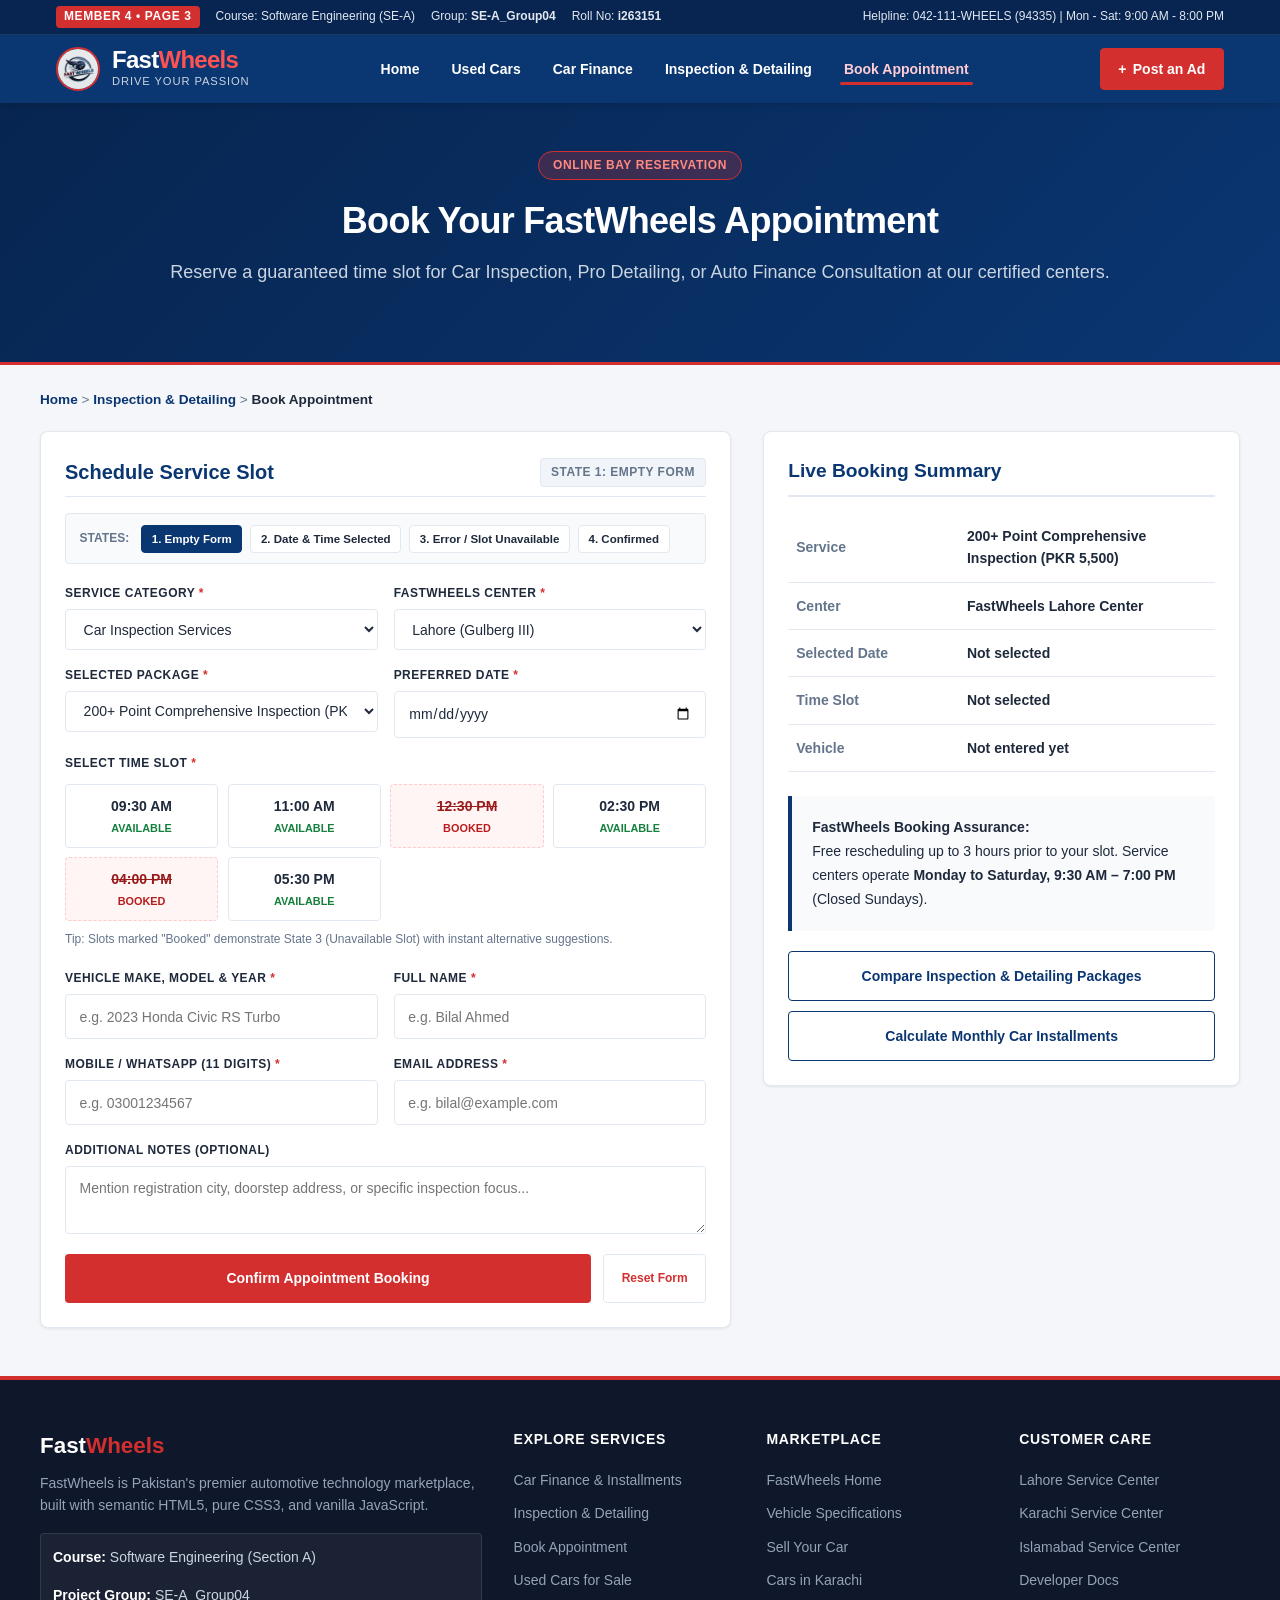
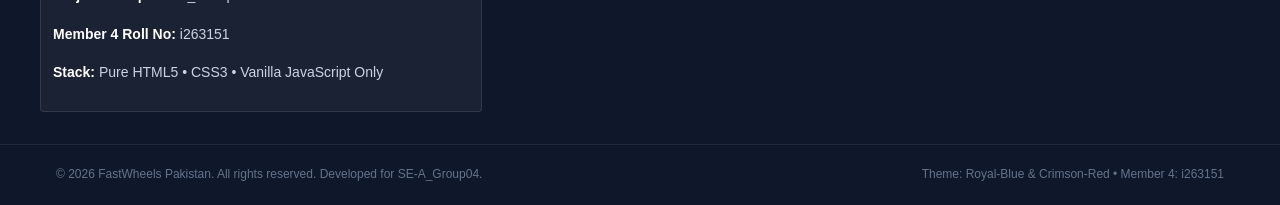
==== pages/book-appointment.html @ 81c443e7 "changes" ====
<!DOCTYPE html>
<html lang="en">
<head>
  <meta charset="UTF-8">
  <meta name="viewport" content="width=device-width, initial-scale=1.0">
  <meta name="description" content="Book your FastWheels Car Inspection, Detailing, or Auto Finance consultation appointment online across Lahore, Karachi, Islamabad, and Rawalpindi.">
  <title>Book Appointment | FastWheels Pakistan</title>

  <!-- Shared & Services Stylesheets -->
  <link rel="stylesheet" href="../css/styles.css">
  <link rel="stylesheet" href="../css/services.css">
  <link rel="icon" type="image/jpeg" href="../images/logo.jpeg">
</head>
<body>

  <!-- Accessible Skip Link -->
  <a href="#main-content" class="skip-link">Skip to main content</a>

  <!-- Top Academic Metadata Bar -->
  <aside class="top-bar" aria-label="Course and Academic Information">
    <div class="container top-bar-inner">
      <div class="top-bar-meta">
        <span class="top-bar-badge">Member 4 &bull; Page 3</span>
        <span>Course: Software Engineering (SE-A)</span>
        <span>Group: <strong>SE-A_Group04</strong></span>
        <span>Roll No: <strong>i263151</strong></span>
      </div>
      <div>
        <span>Helpline: 042-111-WHEELS (94335) | Mon - Sat: 9:00 AM - 8:00 PM</span>
      </div>
    </div>
  </aside>

  <!-- Semantic Header -->
  <header class="site-header" role="banner">
    <div class="container header-inner">

      <button class="mobile-nav-toggle" aria-label="Toggle navigation menu" aria-expanded="false" aria-controls="primary-navigation">
        <svg fill="currentColor" viewBox="0 0 20 20" aria-hidden="true" width="24" height="24">
          <path fill-rule="evenodd" d="M3 5a1 1 0 011-1h12a1 1 0 110 2H4a1 1 0 01-1-1zM3 10a1 1 0 011-1h12a1 1 0 110 2H4a1 1 0 01-1-1zM3 15a1 1 0 011-1h12a1 1 0 110 2H4a1 1 0 01-1-1z" clip-rule="evenodd"></path>
        </svg>
      </button>

      <a href="../index.html" class="brand" aria-label="FastWheels Home">
        <img src="../images/logo.jpeg" alt="FastWheels Official Logo" class="brand-logo-img">
        <div class="brand-text">
          <span class="brand-name">Fast<span>Wheels</span></span>
          <span class="brand-tagline">Drive Your Passion</span>
        </div>
      </a>

      <nav id="primary-navigation" class="main-nav" role="navigation" aria-label="Main Navigation">
        <ul class="nav-list">
          <li><a href="../index.html" class="nav-link">Home</a></li>
          <li><a href="used-cars.html" class="nav-link">Used Cars</a></li>
          <li><a href="car-finance.html" class="nav-link">Car Finance</a></li>
          <li><a href="inspection-detailing.html" class="nav-link">Inspection &amp; Detailing</a></li>
          <li><a href="book-appointment.html" class="nav-link active" aria-current="page">Book Appointment</a></li>
        </ul>
      </nav>

      <div class="header-cta-group">
        <a href="post-ad.html" class="btn-post-ad">
          <span>+</span> <span class="desktop-text">Post an Ad</span>
        </a>
      </div>
    </div>
  </header>

  <!-- Royal Blue Hero Banner -->
  <section class="search-banner" aria-labelledby="appointment-hero-title">
    <div class="container">
      <span class="hero-badge">Online Bay Reservation</span>
      <h1 id="appointment-hero-title" class="search-banner-title">Book Your FastWheels Appointment</h1>
      <p class="search-banner-subtitle">Reserve a guaranteed time slot for Car Inspection, Pro Detailing, or Auto Finance Consultation at our certified centers.</p>
    </div>
  </section>

  <!-- Semantic Main Content -->
  <main id="main-content" class="container section" style="padding-top: 1.5rem;">

    <!-- Breadcrumb -->
    <nav class="breadcrumb-nav" aria-label="Breadcrumbs">
      <a href="../index.html">Home</a> &gt;
      <a href="inspection-detailing.html">Inspection &amp; Detailing</a> &gt;
      <span class="breadcrumb-current">Book Appointment</span>
    </nav>

    <!-- Two-Column Layout: Left Booking Form (4 States) | Right Live Summary -->
    <div class="services-two-col">

      <!-- ===================================================================
           LEFT COLUMN: 4-STATE APPOINTMENT BOOKING CARD
           State 1: Empty Form
           State 2: Date & Time Selected
           State 3: Error / Time Slot Unavailable
           State 4: Successful Booking / Confirmation
           =================================================================== -->
      <section class="inquiry-card" style="margin-top: 0;" aria-labelledby="booking-form-heading">

        <!-- Header with Live State Indicator Badge -->
        <div class="inquiry-header-status">
          <h2 id="booking-form-heading" style="font-size: 1.25rem; font-weight: 700; color: var(--color-primary); margin: 0;">
            Schedule Service Slot
          </h2>
          <span class="inquiry-state-badge badge-state-empty" id="appointment-state-badge">
            State 1: Empty Form
          </span>
        </div>

        <!-- Quick State Preview Controls (Allows easy testing of all 4 states) -->
        <div class="state-preview-bar" role="group" aria-label="Appointment Interface States">
          <span class="state-preview-label">States:</span>
          <button type="button" class="state-pill-btn active" data-state="1" onclick="previewAppointmentState(1)">1. Empty Form</button>
          <button type="button" class="state-pill-btn" data-state="2" onclick="previewAppointmentState(2)">2. Date &amp; Time Selected</button>
          <button type="button" class="state-pill-btn" data-state="3" onclick="previewAppointmentState(3)">3. Error / Slot Unavailable</button>
          <button type="button" class="state-pill-btn" data-state="4" onclick="previewAppointmentState(4)">4. Confirmed</button>
        </div>

        <!-- State 3 Alert Banner: Time Slot Unavailable -->
        <div id="slot-unavailable-banner" class="slot-alert-banner" role="alert" aria-live="polite">
          <strong>Time Slot Unavailable</strong>
          <span id="slot-unavailable-text">The selected time slot is already booked. Please choose an available slot below.</span>
          <div id="slot-suggestions-row" class="slot-suggestions-row"></div>
        </div>

        <!-- Interactive Booking Form (States 1, 2, 3) -->
        <form id="appointment-booking-form" novalidate onsubmit="handleAppointmentSubmit(event)">

          <!-- Step 1: Service & Location -->
          <div class="form-grid-2">
            <div class="form-group">
              <label for="appt-category">Service Category <span class="required-mark">*</span></label>
              <select id="appt-category" class="form-control">
                <option value="inspection">Car Inspection Services</option>
                <option value="detailing">Car Detailing &amp; Ceramic</option>
                <option value="finance">Car Finance Consultation</option>
              </select>
            </div>

            <div class="form-group">
              <label for="appt-city">FastWheels Center <span class="required-mark">*</span></label>
              <select id="appt-city" class="form-control">
                <option value="Lahore">Lahore (Gulberg III)</option>
                <option value="Karachi">Karachi (DHA Phase 6)</option>
                <option value="Islamabad">Islamabad (Blue Area)</option>
                <option value="Rawalpindi">Rawalpindi (Saddar)</option>
              </select>
            </div>
          </div>

          <div class="form-grid-2">
            <div class="form-group">
              <label for="appt-service">Selected Package <span class="required-mark">*</span></label>
              <select id="appt-service" class="form-control">
                <!-- Populated dynamically by js/services.js -->
              </select>
            </div>

            <div class="form-group">
              <label for="appt-date">Preferred Date <span class="required-mark">*</span></label>
              <input type="date" id="appt-date" class="form-control">
              <span class="field-error-msg" id="error-appt-date">Please select an open date (Mon - Sat).</span>
            </div>
          </div>

          <!-- Step 2: Time Slot Picker -->
          <div class="form-group" style="margin-bottom: 1.25rem;">
            <label>Select Time Slot <span class="required-mark">*</span></label>
            <div id="time-slots-container" class="time-slots-grid" role="group" aria-label="Available Appointment Time Slots">
              <!-- Populated dynamically by js/services.js -->
            </div>
            <span class="helper-note">Tip: Slots marked "Booked" demonstrate State 3 (Unavailable Slot) with instant alternative suggestions.</span>
            <span class="field-error-msg" id="error-appt-slot">Please select an available time slot to continue.</span>
          </div>

          <!-- Step 3: Vehicle & Contact Details -->
          <div class="form-grid-2">
            <div class="form-group">
              <label for="appt-vehicle">Vehicle Make, Model &amp; Year <span class="required-mark">*</span></label>
              <input type="text" id="appt-vehicle" class="form-control" placeholder="e.g. 2023 Honda Civic RS Turbo">
              <span class="field-error-msg" id="error-appt-vehicle">Please enter your vehicle make and model.</span>
            </div>

            <div class="form-group">
              <label for="appt-name">Full Name <span class="required-mark">*</span></label>
              <input type="text" id="appt-name" class="form-control" placeholder="e.g. Bilal Ahmed">
              <span class="field-error-msg" id="error-appt-name">Please enter your full name.</span>
            </div>
          </div>

          <div class="form-grid-2">
            <div class="form-group">
              <label for="appt-phone">Mobile / WhatsApp (11 Digits) <span class="required-mark">*</span></label>
              <input type="tel" id="appt-phone" class="form-control" placeholder="e.g. 03001234567">
              <span class="field-error-msg" id="error-appt-phone">Enter a valid 11-digit Pakistani mobile number.</span>
            </div>

            <div class="form-group">
              <label for="appt-email">Email Address <span class="required-mark">*</span></label>
              <input type="email" id="appt-email" class="form-control" placeholder="e.g. bilal@example.com">
              <span class="field-error-msg" id="error-appt-email">Please provide a valid email address.</span>
            </div>
          </div>

          <div class="form-group" style="margin-bottom: 1.25rem;">
            <label for="appt-notes">Additional Notes (Optional)</label>
            <textarea id="appt-notes" rows="2" class="form-control" placeholder="Mention registration city, doorstep address, or specific inspection focus..."></textarea>
          </div>

          <!-- Submit & Reset Actions -->
          <div style="display: flex; gap: 0.75rem; align-items: center; flex-wrap: wrap;">
            <button type="submit" class="btn-search-action" style="flex: 1; padding: 0.85rem 1.5rem;">
              Confirm Appointment Booking
            </button>
            <button type="button" class="btn-small-reset" style="padding: 0.85rem 1.1rem;" onclick="resetAppointmentForm()">
              Reset Form
            </button>
          </div>
        </form>

        <!-- State 4 View: Successful Booking / Confirmation -->
        <div class="inquiry-success-view" id="booking-success-container">
          <div class="inquiry-success-icon" aria-hidden="true">✓</div>
          <h3 class="inquiry-success-title">Appointment Confirmed!</h3>
          <span id="confirm-ref-code" class="confirmation-ref-badge">Booking Ref: #FW-APT-48219</span>
          <p class="inquiry-success-text">
            Thank you, <strong id="confirm-customer-name">Customer</strong>! Your FastWheels service bay has been reserved. Our center coordinator will reach out on your mobile number before your slot.
          </p>

          <div class="confirmation-details-box">
            <table class="specs-grid-table" aria-label="Confirmed Booking Details">
              <tbody>
                <tr>
                  <th scope="row">Service</th>
                  <td id="confirm-service">200+ Point Comprehensive Inspection</td>
                </tr>
                <tr>
                  <th scope="row">Center</th>
                  <td id="confirm-center">FastWheels Lahore Center</td>
                </tr>
                <tr>
                  <th scope="row">Date &amp; Time</th>
                  <td id="confirm-datetime">Tomorrow at 11:00 AM</td>
                </tr>
                <tr>
                  <th scope="row">Vehicle</th>
                  <td id="confirm-vehicle">2023 Honda Civic RS Turbo</td>
                </tr>
                <tr>
                  <th scope="row">Contact</th>
                  <td id="confirm-phone">03001234567</td>
                </tr>
              </tbody>
            </table>
          </div>

          <div style="display: flex; gap: 0.75rem; justify-content: center; flex-wrap: wrap;">
            <button type="button" class="btn-search-action" onclick="resetAppointmentForm()">
              Book Another Appointment
            </button>
            <a href="inspection-detailing.html" class="btn-full-link btn-outline-primary" style="width: auto; padding: 0.75rem 1.25rem;">
              Back to Services
            </a>
          </div>
        </div>

      </section>

      <!-- ===================================================================
           RIGHT COLUMN: LIVE BOOKING SUMMARY & CENTER ASSURANCE
           =================================================================== -->
      <aside class="service-card-panel finance-summary-sticky" aria-labelledby="booking-summary-heading">
        <h2 id="booking-summary-heading" class="panel-heading">Live Booking Summary</h2>

        <table class="specs-grid-table" aria-label="Live Appointment Selection">
          <tbody>
            <tr>
              <th scope="row">Service</th>
              <td id="summary-appt-service">200+ Point Comprehensive Inspection</td>
            </tr>
            <tr>
              <th scope="row">Center</th>
              <td id="summary-appt-city">FastWheels Lahore Center</td>
            </tr>
            <tr>
              <th scope="row">Selected Date</th>
              <td id="summary-appt-date">Not selected</td>
            </tr>
            <tr>
              <th scope="row">Time Slot</th>
              <td id="summary-appt-time">Not selected</td>
            </tr>
            <tr>
              <th scope="row">Vehicle</th>
              <td id="summary-appt-vehicle">Not entered yet</td>
            </tr>
          </tbody>
        </table>

        <div class="seller-comments-box">
          <strong>FastWheels Booking Assurance:</strong><br>
          Free rescheduling up to 3 hours prior to your slot. Service centers operate <strong>Monday to Saturday, 9:30 AM &ndash; 7:00 PM</strong> (Closed Sundays).
        </div>

        <div class="finance-actions-stack">
          <a href="inspection-detailing.html" class="btn-full-link btn-outline-primary">
            Compare Inspection &amp; Detailing Packages
          </a>
          <a href="car-finance.html" class="btn-full-link btn-outline-primary">
            Calculate Monthly Car Installments
          </a>
        </div>
      </aside>

    </div>

  </main>

  <!-- Semantic Footer -->
  <footer class="site-footer" role="contentinfo">
    <div class="container footer-top">
      <div class="footer-grid">
        <div class="footer-brand">
          <h3>Fast<span>Wheels</span></h3>
          <p>FastWheels is Pakistan's premier automotive technology marketplace, built with semantic HTML5, pure CSS3, and vanilla JavaScript.</p>
          <div class="footer-meta-box">
            <p><strong>Course:</strong> Software Engineering (Section A)</p>
            <p><strong>Project Group:</strong> SE-A_Group04</p>
            <p><strong>Member 4 Roll No:</strong> i263151</p>
            <p><strong>Stack:</strong> Pure HTML5 &bull; CSS3 &bull; Vanilla JavaScript Only</p>
          </div>
        </div>

        <div class="footer-col">
          <h4>Explore Services</h4>
          <ul class="footer-links">
            <li><a href="car-finance.html">Car Finance &amp; Installments</a></li>
            <li><a href="inspection-detailing.html">Inspection &amp; Detailing</a></li>
            <li><a href="book-appointment.html">Book Appointment</a></li>
            <li><a href="used-cars.html">Used Cars for Sale</a></li>
          </ul>
        </div>

        <div class="footer-col">
          <h4>Marketplace</h4>
          <ul class="footer-links">
            <li><a href="../index.html">FastWheels Home</a></li>
            <li><a href="car-details.html">Vehicle Specifications</a></li>
            <li><a href="post-ad.html">Sell Your Car</a></li>
            <li><a href="used-cars.html?city=Karachi">Cars in Karachi</a></li>
          </ul>
        </div>

        <div class="footer-col">
          <h4>Customer Care</h4>
          <ul class="footer-links">
            <li><a href="book-appointment.html?city=Lahore">Lahore Service Center</a></li>
            <li><a href="book-appointment.html?city=Karachi">Karachi Service Center</a></li>
            <li><a href="book-appointment.html?city=Islamabad">Islamabad Service Center</a></li>
            <li><a href="../docs/README.md">Developer Docs</a></li>
          </ul>
        </div>
      </div>
    </div>

    <div class="footer-bottom">
      <div class="container footer-bottom-inner">
        <div>&copy; 2026 FastWheels Pakistan. All rights reserved. Developed for SE-A_Group04.</div>
        <div>Theme: Royal-Blue &amp; Crimson-Red &bull; Member 4: i263151</div>
      </div>
    </div>
  </footer>

  <!-- Shared & Member 4 Vanilla JavaScript -->
  <script src="../js/main.js"></script>
  <script src="../js/services.js"></script>
</body>
</html>
---- css/styles.css ----
/* ==========================================================================
   FASTWHEELS - Shared Stylesheet
   Automotive Marketplace (PakWheels Style)
   Group: SE-A_Group04 | Student ID: i263249
   Theme: Royal-Blue & Crimson-Red Theme
   ========================================================================== */

/* --------------------------------------------------------------------------
   1. CSS Custom Properties (Theme Variables)
   -------------------------------------------------------------------------- */
:root {
  /* Color Palette */
  --color-primary: #0a3672;         /* Deep Royal Blue */
  --color-primary-light: #164e96;   /* Medium Royal Blue */
  --color-primary-dark: #072550;    /* Dark Royal Blue */
  --color-accent: #d32f2f;          /* FastWheels Crimson Red */
  --color-accent-hover: #b71c1c;    /* Deep Red Hover */
  --color-accent-soft: #ffebee;     /* Soft Red Tint */

  /* Neutral Shades */
  --color-bg: #f4f6f9;              /* Page Background */
  --color-surface: #ffffff;         /* Card & Container Background */
  --color-text-main: #1e293b;       /* Charcoal Text */
  --color-text-muted: #64748b;      /* Secondary Text */
  --color-border: #e2e8f0;          /* Dividers and borders */
  --color-border-hover: #cbd5e1;
  --color-success: #15803d;         /* Green badge */

  /* Typography */
  --font-family-base: -apple-system, BlinkMacSystemFont, 'Segoe UI', Roboto, Helvetica, Arial, sans-serif;
  --font-size-xs: 0.75rem;
  --font-size-sm: 0.875rem;
  --font-size-base: 1rem;
  --font-size-md: 1.125rem;
  --font-size-lg: 1.25rem;
  --font-size-xl: 1.5rem;
  --font-size-2xl: 1.875rem;
  --font-size-3xl: 2.25rem;

  /* Spacing */
  --spacing-2xs: 0.25rem;
  --spacing-xs: 0.5rem;
  --spacing-sm: 0.75rem;
  --spacing-md: 1rem;
  --spacing-lg: 1.5rem;
  --spacing-xl: 2rem;
  --spacing-2xl: 3rem;

  /* Layout */
  --container-max-width: 1200px;
  --border-radius-sm: 4px;
  --border-radius-md: 8px;
  --border-radius-lg: 12px;
  --shadow-sm: 0 1px 3px rgba(0, 0, 0, 0.08);
  --shadow-md: 0 4px 6px -1px rgba(0, 0, 0, 0.1), 0 2px 4px -2px rgba(0, 0, 0, 0.06);
  --shadow-lg: 0 10px 15px -3px rgba(0, 0, 0, 0.1), 0 4px 6px -4px rgba(0, 0, 0, 0.08);

  /* Accessible Focus Ring */
  --focus-outline: 3px solid #d32f2f;
  --focus-outline-offset: 2px;
  --transition-fast: 0.2s ease-in-out;
}

/* --------------------------------------------------------------------------
   2. Reset & Base Styles
   -------------------------------------------------------------------------- */
*,
*::before,
*::after {
  box-sizing: border-box;
  margin: 0;
  padding: 0;
}

html {
  font-size: 16px;
  scroll-behavior: smooth;
  -webkit-text-size-adjust: 100%;
}

body {
  font-family: var(--font-family-base);
  font-size: var(--font-size-base);
  line-height: 1.6;
  color: var(--text-primary, #1e293b);
  background-color: var(--color-bg);
  min-height: 100vh;
  display: flex;
  flex-direction: column;
}

img {
  max-width: 100%;
  height: auto;
  display: block;
}

a {
  color: inherit;
  text-decoration: none;
  transition: color var(--transition-fast);
}

ul, ol {
  list-style: none;
}

button, input, select, textarea {
  font: inherit;
}

/* --------------------------------------------------------------------------
   3. Accessibility & Focus States
   -------------------------------------------------------------------------- */
.skip-link {
  position: absolute;
  top: -999px;
  left: 1rem;
  background-color: var(--color-accent);
  color: #ffffff;
  padding: 0.5rem 1rem;
  font-weight: 600;
  border-radius: var(--border-radius-sm);
  z-index: 10000;
  text-decoration: none;
}

.skip-link:focus {
  top: 1rem;
  outline: 3px solid #ffffff;
}

/* Accessible visible focus states */
a:focus-visible,
button:focus-visible,
input:focus-visible,
select:focus-visible,
textarea:focus-visible {
  outline: var(--focus-outline);
  outline-offset: var(--focus-outline-offset);
}

/* --------------------------------------------------------------------------
   4. Layout Utilities
   -------------------------------------------------------------------------- */
.container {
  width: 100%;
  max-width: var(--container-max-width);
  margin-left: auto;
  margin-right: auto;
  padding-left: var(--spacing-md);
  padding-right: var(--spacing-md);
}

.section {
  padding: var(--spacing-2xl) 0;
}

.section-title-wrap {
  text-align: center;
  margin-bottom: var(--spacing-xl);
}

.section-title {
  font-size: var(--font-size-2xl);
  font-weight: 700;
  color: var(--color-primary);
  margin-bottom: var(--spacing-xs);
  letter-spacing: -0.02em;
}

.section-subtitle {
  color: var(--color-text-muted);
  font-size: var(--font-size-md);
  max-width: 600px;
  margin-left: auto;
  margin-right: auto;
}

/* --------------------------------------------------------------------------
   5. Top Bar & Header
   -------------------------------------------------------------------------- */
.top-bar {
  background-color: var(--color-primary-dark);
  color: #e2e8f0;
  font-size: var(--font-size-xs);
  padding: 0.35rem 0;
  border-bottom: 1px solid rgba(255, 255, 255, 0.1);
}

.top-bar-inner {
  display: flex;
  justify-content: space-between;
  align-items: center;
  flex-wrap: wrap;
  gap: var(--spacing-xs);
}

.top-bar-meta {
  display: flex;
  align-items: center;
  gap: var(--spacing-md);
}

.top-bar-badge {
  background-color: var(--color-accent);
  color: #ffffff;
  padding: 0.1rem 0.5rem;
  border-radius: var(--border-radius-sm);
  font-weight: 700;
  text-transform: uppercase;
  letter-spacing: 0.05em;
}

.site-header {
  background-color: var(--color-primary);
  color: #ffffff;
  position: sticky;
  top: 0;
  z-index: 999;
  box-shadow: var(--shadow-md);
}

.header-inner {
  display: flex;
  align-items: center;
  justify-content: space-between;
  padding: 0.75rem var(--spacing-md);
}

/* Brand Identity */
.brand {
  display: flex;
  align-items: center;
  gap: var(--spacing-sm);
  text-decoration: none;
}

.brand-logo-img {
  width: 44px;
  height: 44px;
  border-radius: 50%;
  object-fit: cover;
  border: 2px solid var(--color-accent);
}

.brand-text {
  display: flex;
  flex-direction: column;
}

.brand-name {
  font-size: 1.5rem;
  font-weight: 900;
  letter-spacing: -0.03em;
  color: #ffffff;
  line-height: 1.1;
}

.brand-name span {
  color: #ff5252;
}

.brand-tagline {
  font-size: 0.7rem;
  color: #cbd5e1;
  text-transform: uppercase;
  letter-spacing: 0.08em;
}

/* Navigation */
.main-nav {
  display: flex;
  align-items: center;
}

.nav-list {
  display: flex;
  align-items: center;
  gap: 1.5rem;
}

.nav-link {
  color: #ffffff;
  font-weight: 600;
  font-size: var(--font-size-sm);
  padding: 0.5rem 0.25rem;
  position: relative;
  transition: color var(--transition-fast);
}

.nav-link:hover,
.nav-link.active {
  color: #ffcdd2;
}

.nav-link.active::after {
  content: '';
  position: absolute;
  bottom: 0;
  left: 0;
  width: 100%;
  height: 3px;
  background-color: var(--color-accent);
  border-radius: 2px;
}

.header-cta-group {
  display: flex;
  align-items: center;
  gap: var(--spacing-sm);
}

.btn-post-ad {
  background-color: var(--color-accent);
  color: #ffffff;
  font-weight: 700;
  font-size: var(--font-size-sm);
  padding: 0.55rem 1.1rem;
  border-radius: var(--border-radius-sm);
  display: inline-flex;
  align-items: center;
  gap: 0.4rem;
  border: 1px solid var(--color-accent);
  transition: background-color var(--transition-fast), transform var(--transition-fast);
}

.btn-post-ad:hover {
  background-color: var(--color-accent-hover);
  transform: translateY(-1px);
}

/* Mobile Nav Toggle */
.mobile-nav-toggle {
  display: none;
  background: none;
  border: 1px solid rgba(255, 255, 255, 0.3);
  color: #ffffff;
  padding: 0.5rem;
  border-radius: var(--border-radius-sm);
  cursor: pointer;
}

.mobile-nav-toggle svg {
  display: block;
  width: 24px;
  height: 24px;
}

/* --------------------------------------------------------------------------
   6. Hero & Quick Search Section
   -------------------------------------------------------------------------- */
.hero-section {
  background: linear-gradient(135deg, var(--color-primary-dark) 0%, var(--color-primary) 70%, #0d47a1 100%);
  color: #ffffff;
  padding: 3.5rem 0 4rem;
  position: relative;
  overflow: hidden;
}

.hero-content {
  text-align: center;
  max-width: 800px;
  margin: 0 auto var(--spacing-xl);
}

.hero-badge {
  display: inline-block;
  background-color: rgba(211, 47, 47, 0.25);
  border: 1px solid var(--color-accent);
  color: #ff8a80;
  font-size: var(--font-size-xs);
  font-weight: 700;
  padding: 0.25rem 0.85rem;
  border-radius: 9999px;
  text-transform: uppercase;
  letter-spacing: 0.05em;
  margin-bottom: var(--spacing-sm);
}

.hero-title {
  font-size: var(--font-size-3xl);
  font-weight: 800;
  line-height: 1.2;
  margin-bottom: var(--spacing-sm);
}

.hero-subtitle {
  font-size: var(--font-size-md);
  color: #cbd5e1;
}

/* Search Box Container */
.search-widget {
  background-color: var(--color-surface);
  border-radius: var(--border-radius-lg);
  padding: var(--spacing-lg);
  box-shadow: var(--shadow-lg);
  max-width: 950px;
  margin: 0 auto;
}

.search-tabs {
  display: flex;
  gap: var(--spacing-xs);
  margin-bottom: var(--spacing-md);
  border-bottom: 2px solid var(--color-border);
  padding-bottom: var(--spacing-xs);
}

.search-tab-btn {
  background: none;
  border: none;
  padding: 0.5rem 1.2rem;
  font-weight: 700;
  font-size: var(--font-size-sm);
  color: var(--color-text-muted);
  cursor: pointer;
  border-radius: var(--border-radius-sm);
  transition: all var(--transition-fast);
}

.search-tab-btn.active,
.search-tab-btn:hover {
  background-color: var(--color-accent-soft);
  color: var(--color-accent);
}

.search-tab-btn.active {
  border-bottom: 2px solid var(--color-accent);
}

.search-form-grid {
  display: grid;
  grid-template-columns: repeat(auto-fit, minmax(200px, 1fr)) 140px;
  gap: var(--spacing-md);
  align-items: flex-end;
}

.form-group {
  display: flex;
  flex-direction: column;
  gap: 0.35rem;
  text-align: left;
}

.form-group label {
  font-size: var(--font-size-xs);
  font-weight: 700;
  text-transform: uppercase;
  color: var(--color-text-main);
  letter-spacing: 0.04em;
}

.form-control {
  width: 100%;
  padding: 0.65rem 0.85rem;
  border: 1px solid var(--color-border);
  border-radius: var(--border-radius-sm);
  background-color: #ffffff;
  color: var(--color-text-main);
  font-size: var(--font-size-sm);
  transition: border-color var(--transition-fast), box-shadow var(--transition-fast);
}

.form-control:focus {
  border-color: var(--color-primary);
}

.btn-search {
  background-color: var(--color-accent);
  color: #ffffff;
  font-weight: 700;
  border: none;
  padding: 0.72rem 1.2rem;
  border-radius: var(--border-radius-sm);
  cursor: pointer;
  transition: background-color var(--transition-fast);
  height: 44px;
}

.btn-search:hover {
  background-color: var(--color-accent-hover);
}

/* --------------------------------------------------------------------------
   7. Quick Badges / Feature Highlights
   -------------------------------------------------------------------------- */
.highlights-bar {
  background-color: #ffffff;
  border-bottom: 1px solid var(--color-border);
  padding: 1rem 0;
}

.highlights-grid {
  display: grid;
  grid-template-columns: repeat(auto-fit, minmax(220px, 1fr));
  gap: var(--spacing-md);
  text-align: center;
}

.highlight-item {
  display: flex;
  align-items: center;
  justify-content: center;
  gap: var(--spacing-sm);
}

.highlight-icon {
  width: 40px;
  height: 40px;
  border-radius: 50%;
  background-color: var(--color-accent-soft);
  color: var(--color-accent);
  display: flex;
  align-items: center;
  justify-content: center;
  font-weight: 800;
  font-size: 1.1rem;
}

.highlight-text h4 {
  font-size: var(--font-size-sm);
  font-weight: 700;
  color: var(--color-primary);
  margin-bottom: 2px;
}

.highlight-text p {
  font-size: var(--font-size-xs);
  color: var(--color-text-muted);
}

/* --------------------------------------------------------------------------
   8. Car Cards Grid (Vehicle Listings)
   -------------------------------------------------------------------------- */
.cars-grid {
  display: grid;
  grid-template-columns: repeat(auto-fill, minmax(270px, 1fr));
  gap: var(--spacing-lg);
}

.car-card {
  background-color: var(--color-surface);
  border: 1px solid var(--color-border);
  border-radius: var(--border-radius-md);
  overflow: hidden;
  box-shadow: var(--shadow-sm);
  transition: transform var(--transition-fast), box-shadow var(--transition-fast), border-color var(--transition-fast);
  display: flex;
  flex-direction: column;
}

.car-card:hover {
  transform: translateY(-4px);
  box-shadow: var(--shadow-md);
  border-color: var(--color-primary-light);
}

.car-card-media {
  position: relative;
  width: 100%;
  height: 185px;
  background-color: #e2e8f0;
  overflow: hidden;
}

.car-card-img {
  width: 100%;
  height: 100%;
  object-fit: cover;
  transition: transform 0.3s ease;
}

.car-card:hover .car-card-img {
  transform: scale(1.05);
}

.car-card-tag {
  position: absolute;
  top: 10px;
  left: 10px;
  background-color: var(--color-accent);
  color: #ffffff;
  font-size: 0.7rem;
  font-weight: 700;
  text-transform: uppercase;
  padding: 0.2rem 0.5rem;
  border-radius: var(--border-radius-sm);
  letter-spacing: 0.05em;
}

.car-card-body {
  padding: var(--spacing-md);
  flex-grow: 1;
  display: flex;
  flex-direction: column;
}

.car-card-title {
  font-size: var(--font-size-md);
  font-weight: 700;
  color: var(--color-primary);
  margin-bottom: 0.25rem;
  line-height: 1.3;
}

.car-card-price {
  font-size: 1.2rem;
  font-weight: 800;
  color: var(--color-accent);
  margin-bottom: 0.5rem;
}

.car-card-location {
  font-size: var(--font-size-xs);
  color: var(--color-text-muted);
  margin-bottom: 0.75rem;
  display: flex;
  align-items: center;
  gap: 0.35rem;
}

.car-card-specs {
  display: flex;
  justify-content: space-between;
  border-top: 1px solid var(--color-border);
  padding-top: 0.65rem;
  margin-top: auto;
  font-size: var(--font-size-xs);
  color: var(--color-text-muted);
}

.car-card-spec-item {
  display: flex;
  flex-direction: column;
}

.car-card-spec-item span:first-child {
  font-weight: 700;
  color: var(--color-text-main);
}

.car-card-actions {
  padding: 0 var(--spacing-md) var(--spacing-md);
  display: flex;
  gap: var(--spacing-xs);
}

.btn-card {
  flex: 1;
  text-align: center;
  padding: 0.5rem;
  border-radius: var(--border-radius-sm);
  font-size: var(--font-size-xs);
  font-weight: 700;
  cursor: pointer;
  transition: all var(--transition-fast);
}

.btn-card-primary {
  background-color: var(--color-primary);
  color: #ffffff;
  border: 1px solid var(--color-primary);
}

.btn-card-primary:hover {
  background-color: var(--color-primary-dark);
}

.btn-card-outline {
  background-color: transparent;
  color: var(--color-primary);
  border: 1px solid var(--color-border);
}

.btn-card-outline:hover {
  border-color: var(--color-accent);
  color: var(--color-accent);
}

/* --------------------------------------------------------------------------
   9. Category & Brand Showcase
   -------------------------------------------------------------------------- */
.categories-grid {
  display: grid;
  grid-template-columns: repeat(auto-fill, minmax(130px, 1fr));
  gap: var(--spacing-md);
}

.category-card {
  background-color: var(--color-surface);
  border: 1px solid var(--color-border);
  border-radius: var(--border-radius-md);
  padding: 1.2rem var(--spacing-sm);
  text-align: center;
  transition: all var(--transition-fast);
  cursor: pointer;
}

.category-card:hover {
  border-color: var(--color-accent);
  box-shadow: var(--shadow-sm);
  transform: translateY(-2px);
}

.category-icon {
  font-size: 1.75rem;
  margin-bottom: 0.4rem;
}

.category-name {
  font-size: var(--font-size-sm);
  font-weight: 700;
  color: var(--color-primary);
}

.category-count {
  font-size: var(--font-size-xs);
  color: var(--color-text-muted);
}

/* --------------------------------------------------------------------------
   10. Why FastWheels Section
   -------------------------------------------------------------------------- */
.value-props-grid {
  display: grid;
  grid-template-columns: repeat(auto-fit, minmax(260px, 1fr));
  gap: var(--spacing-lg);
}

.prop-card {
  background-color: var(--color-surface);
  border-radius: var(--border-radius-md);
  padding: var(--spacing-xl);
  border: 1px solid var(--color-border);
  border-left: 4px solid var(--color-primary);
  box-shadow: var(--shadow-sm);
}

.prop-card:nth-child(2) {
  border-left-color: var(--color-accent);
}

.prop-card:nth-child(3) {
  border-left-color: var(--color-primary-light);
}

.prop-card-icon {
  font-size: 2rem;
  margin-bottom: 0.75rem;
}

.prop-card-title {
  font-size: var(--font-size-lg);
  font-weight: 700;
  color: var(--color-primary);
  margin-bottom: 0.5rem;
}

.prop-card-text {
  font-size: var(--font-size-sm);
  color: var(--color-text-muted);
  line-height: 1.6;
}

/* --------------------------------------------------------------------------
   11. Call to Action (Sell Your Car)
   -------------------------------------------------------------------------- */
.cta-banner {
  background: linear-gradient(135deg, var(--color-primary) 0%, var(--color-primary-dark) 100%);
  color: #ffffff;
  border-radius: var(--border-radius-lg);
  padding: 3rem 2rem;
  text-align: center;
  position: relative;
  overflow: hidden;
  box-shadow: var(--shadow-md);
}

.cta-banner::after {
  content: '';
  position: absolute;
  top: -40px;
  right: -40px;
  width: 140px;
  height: 140px;
  background-color: var(--color-accent);
  opacity: 0.15;
  border-radius: 50%;
}

.cta-banner-title {
  font-size: var(--font-size-2xl);
  font-weight: 800;
  margin-bottom: 0.75rem;
}

.cta-banner-text {
  font-size: var(--font-size-md);
  color: #cbd5e1;
  max-width: 650px;
  margin: 0 auto 1.5rem;
}

.cta-banner .btn-cta {
  background-color: var(--color-accent);
  color: #ffffff;
  font-weight: 700;
  font-size: var(--font-size-base);
  padding: 0.8rem 2rem;
  border-radius: var(--border-radius-sm);
  display: inline-block;
  transition: all var(--transition-fast);
}

.cta-banner .btn-cta:hover {
  background-color: var(--color-accent-hover);
  transform: translateY(-2px);
}

/* --------------------------------------------------------------------------
   12. Footer
   -------------------------------------------------------------------------- */
.site-footer {
  background-color: #0f172a;
  color: #94a3b8;
  margin-top: auto;
  border-top: 4px solid var(--color-accent);
}

.footer-top {
  padding: var(--spacing-2xl) 0 var(--spacing-xl);
}

.footer-grid {
  display: grid;
  grid-template-columns: 2fr 1fr 1fr 1fr;
  gap: var(--spacing-xl);
}

.footer-brand h3 {
  color: #ffffff;
  font-size: 1.4rem;
  font-weight: 800;
  margin-bottom: 0.5rem;
}

.footer-brand h3 span {
  color: var(--color-accent);
}

.footer-brand p {
  font-size: var(--font-size-sm);
  line-height: 1.6;
  margin-bottom: var(--spacing-md);
}

.footer-meta-box {
  background-color: rgba(255, 255, 255, 0.05);
  border: 1px solid rgba(255, 255, 255, 0.1);
  border-radius: var(--border-radius-sm);
  padding: 0.75rem;
  font-size: var(--font-size-xs);
  color: #cbd5e1;
}

.footer-meta-box strong {
  color: #ffffff;
}

.footer-col h4 {
  color: #ffffff;
  font-size: var(--font-size-sm);
  font-weight: 700;
  text-transform: uppercase;
  letter-spacing: 0.05em;
  margin-bottom: 1rem;
}

.footer-links li {
  margin-bottom: 0.5rem;
}

.footer-links a {
  font-size: var(--font-size-sm);
  color: #94a3b8;
  transition: color var(--transition-fast);
}

.footer-links a:hover {
  color: #ffffff;
  padding-left: 4px;
}

.footer-bottom {
  border-top: 1px solid rgba(255, 255, 255, 0.08);
  padding: 1.25rem 0;
  font-size: var(--font-size-xs);
  color: #64748b;
}

.footer-bottom-inner {
  display: flex;
  justify-content: space-between;
  align-items: center;
  flex-wrap: wrap;
  gap: var(--spacing-sm);
}

/* --------------------------------------------------------------------------
   13. Responsive Media Queries (Mobile & Tablet)
   -------------------------------------------------------------------------- */
@media (max-width: 992px) {
  .footer-grid {
    grid-template-columns: 1fr 1fr;
    gap: var(--spacing-lg);
  }
}

@media (max-width: 768px) {
  .mobile-nav-toggle {
    display: inline-flex;
    align-items: center;
    justify-content: center;
  }

  .main-nav {
    display: none;
    position: absolute;
    top: 100%;
    left: 0;
    width: 100%;
    background-color: var(--color-primary-dark);
    border-top: 1px solid rgba(255, 255, 255, 0.1);
    box-shadow: var(--shadow-lg);
    padding: var(--spacing-md);
  }

  .main-nav.is-open {
    display: block;
  }

  .nav-list {
    flex-direction: column;
    align-items: flex-start;
    gap: 0.75rem;
  }

  .nav-link {
    display: block;
    width: 100%;
    padding: 0.5rem 0;
  }

  .header-cta-group {
    display: none;
  }

  .hero-title {
    font-size: var(--font-size-2xl);
  }

  .search-form-grid {
    grid-template-columns: 1fr;
  }

  .btn-search {
    width: 100%;
  }

  .footer-grid {
    grid-template-columns: 1fr;
  }

  .footer-bottom-inner {
    flex-direction: column;
    text-align: center;
  }
}

/* Extra small devices */
@media (max-width: 480px) {
  .hero-section {
    padding: 2rem 0 2.5rem;
  }

  .search-widget {
    padding: var(--spacing-md);
  }

  .search-tabs {
    flex-wrap: wrap;
  }

  .search-tab-btn {
    flex: 1;
    text-align: center;
    padding: 0.4rem 0.5rem;
    font-size: var(--font-size-xs);
  }
}


/* ==========================================================================
   14. Wireframe-Specific Layouts for Used Cars Page
   ========================================================================== */

/* Responsive Header Layout for Wireframe (<768px: Hamburger Left, Logo Center, Post Ad Right) */
@media (max-width: 768px) {
  .header-inner {
    display: flex;
    align-items: center;
    justify-content: space-between;
    position: relative;
    padding: 0.6rem var(--spacing-md);
  }

  .mobile-nav-toggle {
    order: 1;
    display: inline-flex;
    align-items: center;
    justify-content: center;
    margin: 0;
  }

  .brand {
    order: 2;
    margin: 0 auto;
    text-align: center;
  }

  .brand-logo-img {
    width: 36px;
    height: 36px;
  }

  .brand-name {
    font-size: 1.25rem;
  }

  .brand-tagline {
    display: none;
  }

  .header-cta-group {
    order: 3;
    display: flex !important;
    margin: 0;
  }

  .btn-post-ad {
    padding: 0.4rem 0.75rem;
    font-size: 0.8rem;
    white-space: nowrap;
  }

  .btn-post-ad .desktop-text {
    display: none;
  }

  .main-nav {
    position: absolute;
    top: 100%;
    left: 0;
    width: 100%;
    background-color: var(--color-primary-dark);
    z-index: 1000;
  }
}

/* Search Banner (Royal-Blue Banner with White Search Bar) */
.search-banner {
  background: linear-gradient(135deg, var(--color-primary-dark) 0%, var(--color-primary) 100%);
  color: #ffffff;
  padding: 3rem 0;
  text-align: center;
  border-bottom: 3px solid var(--color-accent);
}

.search-banner-title {
  font-size: var(--font-size-3xl);
  font-weight: 800;
  margin-bottom: 0.5rem;
  letter-spacing: -0.02em;
}

.search-banner-subtitle {
  font-size: var(--font-size-md);
  color: #cbd5e1;
  margin-bottom: 1.75rem;
}

.search-bar-white {
  background-color: #ffffff;
  border-radius: var(--border-radius-md);
  padding: 0.75rem;
  box-shadow: var(--shadow-lg);
  max-width: 980px;
  margin: 0 auto;
  border: 1px solid var(--color-border);
}

.search-bar-grid {
  display: grid;
  grid-template-columns: 2fr 1.5fr 1.5fr auto;
  gap: 0.75rem;
  align-items: center;
}

.search-input-field {
  width: 100%;
  padding: 0.75rem 1rem;
  border: 1px solid var(--color-border);
  border-radius: var(--border-radius-sm);
  font-size: var(--font-size-sm);
  color: var(--color-text-main);
  background-color: #f8fafc;
  transition: border-color var(--transition-fast), background-color var(--transition-fast);
}

.search-input-field:focus {
  border-color: var(--color-primary);
  background-color: #ffffff;
  outline: none;
  box-shadow: 0 0 0 2px rgba(10, 54, 114, 0.2);
}

.btn-search-action {
  background-color: var(--color-accent);
  color: #ffffff;
  font-weight: 700;
  font-size: var(--font-size-sm);
  border: none;
  border-radius: var(--border-radius-sm);
  padding: 0.75rem 1.5rem;
  cursor: pointer;
  display: inline-flex;
  align-items: center;
  justify-content: center;
  gap: 0.5rem;
  transition: background-color var(--transition-fast), transform var(--transition-fast);
  white-space: nowrap;
  height: 100%;
}

.btn-search-action:hover {
  background-color: var(--color-accent-hover);
  transform: translateY(-1px);
}

/* Mobile Search Bar Stacking (<768px) */
@media (max-width: 768px) {
  .search-banner {
    padding: 2rem 0;
  }

  .search-banner-title {
    font-size: var(--font-size-2xl);
  }

  .search-bar-grid {
    grid-template-columns: 1fr;
    gap: 0.65rem;
  }

  .btn-search-action {
    width: 100%;
    padding: 0.85rem;
  }

  .search-field-desktop-only {
    display: none;
  }
}

/* Category Cards Wireframe Layouts */
.categories-section {
  padding: 2.5rem 0 1.5rem;
}

/* Desktop: 4-Card Row (SUV, Sedan, Hatchback, Bike) */
.categories-desktop-row {
  display: grid;
  grid-template-columns: repeat(4, 1fr);
  gap: var(--spacing-lg);
}

/* Mobile: 2x2 Grid (Used Cars, New Cars, Bikes, Auto Parts) */
.categories-mobile-grid {
  display: none;
}

.category-tile {
  background-color: var(--color-surface);
  border: 1px solid var(--color-border);
  border-radius: var(--border-radius-md);
  padding: 1.5rem 1rem;
  text-align: center;
  cursor: pointer;
  transition: all var(--transition-fast);
  display: flex;
  flex-direction: column;
  align-items: center;
  justify-content: center;
  position: relative;
}

.category-tile:hover,
.category-tile.active {
  border-color: var(--color-accent);
  box-shadow: var(--shadow-md);
  transform: translateY(-3px);
  background-color: #fff9f9;
}

.category-tile.active {
  border-width: 2px;
}

.category-tile-icon {
  font-size: 2.25rem;
  margin-bottom: 0.5rem;
  line-height: 1;
}

.category-tile-name {
  font-size: var(--font-size-md);
  font-weight: 700;
  color: var(--color-primary);
  margin-bottom: 0.25rem;
}

.category-tile-count {
  font-size: var(--font-size-xs);
  color: var(--color-text-muted);
}

@media (max-width: 768px) {
  .categories-desktop-row {
    display: none;
  }

  .categories-mobile-grid {
    display: grid;
    grid-template-columns: repeat(2, 1fr);
    gap: 0.75rem;
  }

  .category-tile {
    padding: 1rem 0.5rem;
  }

  .category-tile-icon {
    font-size: 1.75rem;
  }

  .category-tile-name {
    font-size: var(--font-size-sm);
  }
}

/* Responsive Section Titles (Desktop: Featured Used Cars / Mobile: Featured Car) */
.title-mobile-only {
  display: none;
}

@media (max-width: 768px) {
  .title-desktop-only {
    display: none;
  }
  .title-mobile-only {
    display: inline;
  }
}

/* Results Status Bar */
.results-header-bar {
  display: flex;
  justify-content: space-between;
  align-items: center;
  margin-bottom: 1.5rem;
  padding-bottom: 0.75rem;
  border-bottom: 1px solid var(--color-border);
  flex-wrap: wrap;
  gap: 0.75rem;
}

.results-count-text {
  font-size: var(--font-size-sm);
  color: var(--color-text-muted);
}

.results-count-text strong {
  color: var(--color-primary);
}

.btn-reset-filters {
  background: none;
  border: 1px solid var(--color-border);
  color: var(--color-accent);
  padding: 0.35rem 0.75rem;
  border-radius: var(--border-radius-sm);
  font-size: var(--font-size-xs);
  font-weight: 600;
  cursor: pointer;
  transition: all var(--transition-fast);
}

.btn-reset-filters:hover {
  background-color: var(--color-accent-soft);
  border-color: var(--color-accent);
}


/* ==========================================================================
   15. Left Sidebar Filters & Enhanced Catalog Layout
   ========================================================================== */
.catalog-layout {
  display: grid;
  grid-template-columns: 280px 1fr;
  gap: var(--spacing-xl);
  align-items: flex-start;
  margin-top: 1.5rem;
}

/* Sidebar Container */
.filters-sidebar {
  background-color: var(--color-surface);
  border: 1px solid var(--color-border);
  border-radius: var(--border-radius-md);
  padding: 1.25rem;
  box-shadow: var(--shadow-sm);
  position: sticky;
  top: 80px;
}

.sidebar-header {
  display: flex;
  justify-content: space-between;
  align-items: center;
  padding-bottom: 0.75rem;
  border-bottom: 2px solid var(--color-border);
  margin-bottom: 1rem;
}

.sidebar-title {
  font-size: var(--font-size-md);
  font-weight: 700;
  color: var(--color-primary);
  display: flex;
  align-items: center;
  gap: 0.4rem;
}

.btn-small-reset {
  background: none;
  border: 1px solid var(--color-border);
  color: var(--color-accent);
  padding: 0.2rem 0.5rem;
  font-size: 0.75rem;
  font-weight: 700;
  border-radius: var(--border-radius-sm);
  cursor: pointer;
  transition: all var(--transition-fast);
}

.btn-small-reset:hover {
  background-color: var(--color-accent-soft);
  border-color: var(--color-accent);
}

.filter-group {
  margin-bottom: 1.25rem;
  padding-bottom: 1rem;
  border-bottom: 1px solid var(--color-border);
}

.filter-group:last-child {
  border-bottom: none;
  margin-bottom: 0;
  padding-bottom: 0;
}

.filter-group-title {
  font-size: var(--font-size-xs);
  font-weight: 800;
  text-transform: uppercase;
  color: var(--color-text-main);
  letter-spacing: 0.05em;
  margin-bottom: 0.65rem;
}

.filter-checkbox-list {
  display: flex;
  flex-direction: column;
  gap: 0.45rem;
}

.checkbox-label {
  display: flex;
  align-items: center;
  justify-content: space-between;
  font-size: var(--font-size-sm);
  color: var(--color-text-main);
  cursor: pointer;
  user-select: none;
}

.checkbox-label input[type="checkbox"] {
  accent-color: var(--color-accent);
  width: 16px;
  height: 16px;
  cursor: pointer;
}

.checkbox-custom-item {
  display: flex;
  align-items: center;
  gap: 0.5rem;
}

.checkbox-count-badge {
  font-size: 0.7rem;
  color: var(--color-text-muted);
  background: #f1f5f9;
  padding: 0.1rem 0.4rem;
  border-radius: 999px;
}

/* Price Range Slider in Sidebar */
.price-slider-box {
  display: flex;
  flex-direction: column;
  gap: 0.5rem;
}

.price-range-slider {
  width: 100%;
  accent-color: var(--color-accent);
  cursor: pointer;
}

.price-display-label {
  display: flex;
  justify-content: space-between;
  font-size: var(--font-size-xs);
  color: var(--color-text-muted);
  font-weight: 600;
}

.price-display-label strong {
  color: var(--color-accent);
}

/* Favorite Toggle Heart */
.btn-favorite {
  position: absolute;
  top: 10px;
  right: 10px;
  background: rgba(255, 255, 255, 0.9);
  border: 1px solid var(--color-border);
  border-radius: 50%;
  width: 32px;
  height: 32px;
  display: flex;
  align-items: center;
  justify-content: center;
  cursor: pointer;
  color: #94a3b8;
  font-size: 1rem;
  line-height: 1;
  transition: all var(--transition-fast);
  z-index: 2;
}

.btn-favorite:hover {
  transform: scale(1.15);
  color: var(--color-accent);
}

.btn-favorite.active {
  color: var(--color-accent);
  background: #ffffff;
  border-color: var(--color-accent);
}

/* Mobile Filter Collapsible on Small Screens */
.mobile-filter-trigger {
  display: none;
  background-color: var(--color-surface);
  border: 1px solid var(--color-border);
  color: var(--color-primary);
  font-weight: 700;
  padding: 0.65rem 1rem;
  border-radius: var(--border-radius-sm);
  width: 100%;
  text-align: center;
  margin-bottom: 1rem;
  cursor: pointer;
}

@media (max-width: 900px) {
  .catalog-layout {
    grid-template-columns: 1fr;
  }

  .mobile-filter-trigger {
    display: block;
  }

  .filters-sidebar {
    display: none;
    position: static;
    margin-bottom: 1.5rem;
  }

  .filters-sidebar.is-visible {
    display: block;
  }
}

/* ==========================================================================
   16. Car Details Page - Slider, Phone Reveal & 4-State Inquiry Form
   ========================================================================== */

/* Image Slider */
.car-slider-container {
  position: relative;
  background-color: #0f172a;
  border-radius: var(--border-radius-md);
  overflow: hidden;
  box-shadow: var(--shadow-md);
}

.slider-slide-img {
  width: 100%;
  height: 440px;
  object-fit: cover;
  display: block;
  transition: opacity 0.3s ease;
}

.slider-btn {
  position: absolute;
  top: 50%;
  transform: translateY(-50%);
  background-color: rgba(10, 54, 114, 0.75);
  color: #ffffff;
  border: 1px solid rgba(255, 255, 255, 0.3);
  width: 42px;
  height: 42px;
  border-radius: 50%;
  display: flex;
  align-items: center;
  justify-content: center;
  font-size: 1.25rem;
  cursor: pointer;
  transition: all var(--transition-fast);
  z-index: 5;
}

.slider-btn:hover {
  background-color: var(--color-accent);
}

.slider-btn-prev {
  left: 14px;
}

.slider-btn-next {
  right: 14px;
}

.slider-dots {
  position: absolute;
  bottom: 14px;
  left: 50%;
  transform: translateX(-50%);
  display: flex;
  gap: 8px;
  z-index: 5;
}

.slider-dot {
  width: 10px;
  height: 10px;
  border-radius: 50%;
  background-color: rgba(255, 255, 255, 0.5);
  border: 1px solid rgba(0, 0, 0, 0.3);
  cursor: pointer;
  transition: all var(--transition-fast);
}

.slider-dot.active {
  background-color: var(--color-accent);
  width: 24px;
  border-radius: 5px;
}

@media (max-width: 768px) {
  .slider-slide-img {
    height: 280px;
  }
}

/* Seller Actions */
.seller-action-group {
  display: flex;
  flex-direction: column;
  gap: 0.75rem;
  margin-top: 1rem;
}

.btn-show-phone {
  background-color: #15803d;
  color: #ffffff;
  font-weight: 700;
  font-size: var(--font-size-base);
  padding: 0.85rem;
  border-radius: var(--border-radius-sm);
  border: none;
  cursor: pointer;
  display: flex;
  align-items: center;
  justify-content: center;
  gap: 0.5rem;
  transition: all var(--transition-fast);
}

.btn-show-phone:hover {
  background-color: #166534;
}

.btn-send-message {
  background-color: var(--color-primary);
  color: #ffffff;
  font-weight: 700;
  font-size: var(--font-size-base);
  padding: 0.85rem;
  border-radius: var(--border-radius-sm);
  border: none;
  cursor: pointer;
  display: flex;
  align-items: center;
  justify-content: center;
  gap: 0.5rem;
  transition: all var(--transition-fast);
}

.btn-send-message:hover {
  background-color: var(--color-primary-dark);
}

/* Key Specifications Grid & Comments */
.specs-card-box {
  background-color: var(--color-surface);
  border: 1px solid var(--color-border);
  border-radius: var(--border-radius-md);
  padding: 1.5rem;
  margin-top: 1.5rem;
}

.specs-grid-table {
  width: 100%;
  border-collapse: collapse;
}

.specs-grid-table tr {
  border-bottom: 1px solid var(--color-border);
}

.specs-grid-table th {
  padding: 0.75rem 0.5rem;
  font-size: var(--font-size-sm);
  color: var(--color-text-muted);
  text-align: left;
  font-weight: 600;
  width: 40%;
}

.specs-grid-table td {
  padding: 0.75rem 0.5rem;
  font-size: var(--font-size-sm);
  font-weight: 700;
  color: var(--color-text-main);
}

.seller-comments-box {
  background-color: #f8fafc;
  border-left: 4px solid var(--color-primary);
  padding: 1.25rem;
  border-radius: 0 var(--border-radius-sm) var(--border-radius-sm) 0;
  margin-top: 1.5rem;
  font-size: var(--font-size-sm);
  line-height: 1.7;
  color: var(--color-text-main);
}

/* Inquiry Form Box & 4 States */
.inquiry-card {
  background-color: var(--color-surface);
  border: 1px solid var(--color-border);
  border-radius: var(--border-radius-md);
  padding: 1.5rem;
  margin-top: 2rem;
  box-shadow: var(--shadow-sm);
  position: relative;
}

.inquiry-header-status {
  display: flex;
  justify-content: space-between;
  align-items: center;
  margin-bottom: 1rem;
  padding-bottom: 0.5rem;
  border-bottom: 1px solid var(--color-border);
  flex-wrap: wrap;
  gap: 0.5rem;
}

.inquiry-state-badge {
  font-size: 0.75rem;
  font-weight: 700;
  padding: 0.25rem 0.65rem;
  border-radius: var(--border-radius-sm);
  text-transform: uppercase;
  letter-spacing: 0.04em;
}

/* State Badge Themes */
.badge-state-empty {
  background-color: #f1f5f9;
  color: var(--color-text-muted);
  border: 1px solid var(--color-border);
}

.badge-state-filling {
  background-color: #e0f2fe;
  color: #0369a1;
  border: 1px solid #bae6fd;
}

.badge-state-error {
  background-color: #fee2e2;
  color: #b91c1c;
  border: 1px solid #fecaca;
}

.badge-state-success {
  background-color: #dcfce7;
  color: #15803d;
  border: 1px solid #bbf7d0;
}

/* Inline Input Validation Styles */
.form-input-error {
  border-color: #dc2626 !important;
  background-color: #fff5f5 !important;
}

.field-error-msg {
  color: #dc2626;
  font-size: 0.75rem;
  font-weight: 600;
  margin-top: 0.25rem;
  display: none;
}

.field-error-msg.visible {
  display: block;
}

/* State 4 Success Card */
.inquiry-success-view {
  display: none;
  text-align: center;
  padding: 2.5rem 1.5rem;
}

.inquiry-success-icon {
  font-size: 3rem;
  color: #15803d;
  margin-bottom: 0.75rem;
}

.inquiry-success-title {
  font-size: 1.5rem;
  font-weight: 800;
  color: #15803d;
  margin-bottom: 0.5rem;
}

.inquiry-success-text {
  color: var(--color-text-muted);
  font-size: 0.95rem;
  max-width: 500px;
  margin: 0 auto 1.5rem;
  line-height: 1.6;
}
---- css/services.css ----
/* ==========================================================================
   FASTWHEELS - Member 4 Services Stylesheet
   Pages: Car Finance & Installments, Inspection & Detailing, Book Appointment
   Group: SE-A_Group04 | Member 4 (Roll No: i263151)
   Layered on top of ../css/styles.css using shared theme tokens.
   ========================================================================== */

/* --------------------------------------------------------------------------
   1. Shared Subpage Breadcrumb & Two-Column Layout
   -------------------------------------------------------------------------- */
.breadcrumb-nav {
  font-size: 0.85rem;
  margin-bottom: 1.25rem;
  color: var(--color-text-muted);
}

.breadcrumb-nav a {
  color: var(--color-primary);
  font-weight: 600;
}

.breadcrumb-nav a:hover {
  color: var(--color-accent);
}

.breadcrumb-current {
  color: var(--color-text-main);
  font-weight: 600;
}

.services-two-col {
  display: grid;
  grid-template-columns: 1.45fr 1fr;
  gap: var(--spacing-xl);
  align-items: flex-start;
}

.service-card-panel {
  background-color: var(--color-surface);
  border: 1px solid var(--color-border);
  border-radius: var(--border-radius-md);
  padding: 1.5rem;
  box-shadow: var(--shadow-sm);
}

.panel-heading {
  font-size: 1.2rem;
  font-weight: 700;
  color: var(--color-primary);
  margin-bottom: 1rem;
  padding-bottom: 0.5rem;
  border-bottom: 2px solid var(--color-border);
}

.panel-subheading {
  font-size: var(--font-size-sm);
  color: var(--color-text-muted);
  margin-bottom: 1.25rem;
}

.form-grid-2 {
  display: grid;
  grid-template-columns: 1fr 1fr;
  gap: 1rem;
  margin-bottom: 1rem;
}

.required-mark {
  color: var(--color-accent);
  font-weight: 700;
}

.helper-note {
  font-size: var(--font-size-xs);
  color: var(--color-text-muted);
  margin-top: 0.25rem;
}

/* --------------------------------------------------------------------------
   2. Mode / Category Tab Buttons (Reuses search-tabs visual language)
   -------------------------------------------------------------------------- */
.mode-tabs {
  display: flex;
  flex-wrap: wrap;
  gap: 0.5rem;
  margin-bottom: 1.25rem;
  border-bottom: 2px solid var(--color-border);
  padding-bottom: 0.5rem;
}

.mode-tab-btn {
  background-color: #f8fafc;
  border: 1px solid var(--color-border);
  color: var(--color-text-muted);
  font-size: var(--font-size-sm);
  font-weight: 700;
  padding: 0.5rem 1rem;
  border-radius: var(--border-radius-sm);
  cursor: pointer;
  transition: all var(--transition-fast);
}

.mode-tab-btn:hover {
  border-color: var(--color-primary-light);
  color: var(--color-primary);
}

.mode-tab-btn.active {
  background-color: var(--color-primary);
  border-color: var(--color-primary);
  color: #ffffff;
}

/* --------------------------------------------------------------------------
   3. Car Finance & Installment Calculator
   -------------------------------------------------------------------------- */
.range-field-header {
  display: flex;
  justify-content: space-between;
  align-items: center;
  margin-bottom: 0.25rem;
}

.range-value-pill {
  background-color: var(--color-accent-soft);
  color: var(--color-accent);
  font-size: var(--font-size-xs);
  font-weight: 700;
  padding: 0.15rem 0.55rem;
  border-radius: 999px;
}

.range-input {
  width: 100%;
  accent-color: var(--color-accent);
  cursor: pointer;
}

.range-scale-labels {
  display: flex;
  justify-content: space-between;
  font-size: var(--font-size-xs);
  color: var(--color-text-muted);
  margin-top: 0.2rem;
}

.finance-summary-sticky {
  position: sticky;
  top: 84px;
}

.emi-highlight-box {
  background: linear-gradient(135deg, var(--color-primary-dark) 0%, var(--color-primary) 100%);
  color: #ffffff;
  border-radius: var(--border-radius-md);
  padding: 1.35rem;
  text-align: center;
  margin-bottom: 1.25rem;
  border-bottom: 3px solid var(--color-accent);
}

.emi-highlight-label {
  font-size: var(--font-size-xs);
  text-transform: uppercase;
  letter-spacing: 0.06em;
  color: #cbd5e1;
  font-weight: 700;
  margin-bottom: 0.25rem;
}

.emi-highlight-amount {
  font-size: 2rem;
  font-weight: 800;
  line-height: 1.2;
  color: #ffffff;
  margin-bottom: 0.25rem;
}

.emi-highlight-note {
  font-size: var(--font-size-xs);
  color: #e2e8f0;
}

.finance-actions-stack {
  display: flex;
  flex-direction: column;
  gap: 0.65rem;
  margin-top: 1.25rem;
}

.btn-full-link {
  width: 100%;
  text-align: center;
  display: inline-flex;
  align-items: center;
  justify-content: center;
  padding: 0.78rem 1.2rem;
  border-radius: var(--border-radius-sm);
  font-size: var(--font-size-sm);
  font-weight: 700;
  transition: all var(--transition-fast);
}

.btn-outline-primary {
  background-color: #ffffff;
  color: var(--color-primary);
  border: 1px solid var(--color-primary);
}

.btn-outline-primary:hover {
  background-color: var(--color-primary);
  color: #ffffff;
}

.table-scroll-wrap {
  width: 100%;
  overflow-x: auto;
}

.comparison-table {
  width: 100%;
  border-collapse: collapse;
  min-width: 600px;
}

.comparison-table th,
.comparison-table td {
  padding: 0.85rem 0.75rem;
  text-align: left;
  border-bottom: 1px solid var(--color-border);
  font-size: var(--font-size-sm);
}

.comparison-table thead th {
  background-color: #f8fafc;
  color: var(--color-primary);
  font-weight: 700;
  font-size: var(--font-size-xs);
  text-transform: uppercase;
  letter-spacing: 0.04em;
}

.comparison-table tbody tr:hover {
  background-color: #f8fafc;
}

.plan-tag {
  display: inline-block;
  font-size: 0.7rem;
  font-weight: 700;
  padding: 0.15rem 0.5rem;
  border-radius: var(--border-radius-sm);
  text-transform: uppercase;
}

.plan-tag-islamic {
  background-color: #dcfce7;
  color: #15803d;
}

.plan-tag-conventional {
  background-color: #e0f2fe;
  color: #0369a1;
}

/* --------------------------------------------------------------------------
   4. Inspection & Detailing Packages & Checklist
   -------------------------------------------------------------------------- */
.packages-grid {
  display: grid;
  grid-template-columns: repeat(auto-fit, minmax(280px, 1fr));
  gap: var(--spacing-lg);
}

.package-card {
  background-color: var(--color-surface);
  border: 1px solid var(--color-border);
  border-radius: var(--border-radius-md);
  padding: 1.5rem;
  box-shadow: var(--shadow-sm);
  display: flex;
  flex-direction: column;
  position: relative;
  transition: transform var(--transition-fast), box-shadow var(--transition-fast), border-color var(--transition-fast);
}

.package-card:hover {
  transform: translateY(-3px);
  box-shadow: var(--shadow-md);
  border-color: var(--color-primary-light);
}

.package-card.featured {
  border: 2px solid var(--color-primary);
}

.package-badge {
  position: absolute;
  top: 14px;
  right: 14px;
  background-color: var(--color-accent);
  color: #ffffff;
  font-size: 0.7rem;
  font-weight: 700;
  text-transform: uppercase;
  padding: 0.2rem 0.55rem;
  border-radius: var(--border-radius-sm);
  letter-spacing: 0.04em;
}

.package-title {
  font-size: var(--font-size-lg);
  font-weight: 700;
  color: var(--color-primary);
  margin-bottom: 0.35rem;
  padding-right: 5rem;
}

.package-price {
  font-size: 1.5rem;
  font-weight: 800;
  color: var(--color-accent);
  margin-bottom: 0.25rem;
}

.package-duration {
  font-size: var(--font-size-xs);
  color: var(--color-text-muted);
  margin-bottom: 1rem;
  padding-bottom: 0.75rem;
  border-bottom: 1px solid var(--color-border);
}

.package-features {
  display: flex;
  flex-direction: column;
  gap: 0.55rem;
  margin-bottom: 1.5rem;
  flex-grow: 1;
}

.package-features li {
  font-size: var(--font-size-sm);
  color: var(--color-text-main);
  display: flex;
  align-items: flex-start;
  gap: 0.5rem;
}

.feature-check {
  color: var(--color-success);
  font-weight: 800;
  flex-shrink: 0;
}

.checklist-grid {
  display: grid;
  grid-template-columns: repeat(auto-fit, minmax(230px, 1fr));
  gap: 0.75rem;
}

.checklist-item {
  background-color: #f8fafc;
  border: 1px solid var(--color-border);
  border-left: 3px solid var(--color-primary);
  border-radius: var(--border-radius-sm);
  padding: 0.75rem 0.9rem;
}

.checklist-item strong {
  display: block;
  font-size: var(--font-size-sm);
  color: var(--color-primary);
  margin-bottom: 0.15rem;
}

.checklist-item span {
  font-size: var(--font-size-xs);
  color: var(--color-text-muted);
}

.centers-grid {
  display: grid;
  grid-template-columns: repeat(auto-fit, minmax(250px, 1fr));
  gap: var(--spacing-md);
}

.center-card {
  background-color: var(--color-surface);
  border: 1px solid var(--color-border);
  border-radius: var(--border-radius-md);
  padding: 1.25rem;
  box-shadow: var(--shadow-sm);
}

.center-card h3 {
  font-size: var(--font-size-md);
  font-weight: 700;
  color: var(--color-primary);
  margin-bottom: 0.35rem;
}

.center-card p {
  font-size: var(--font-size-xs);
  color: var(--color-text-muted);
  margin-bottom: 0.5rem;
}

.center-hours {
  font-size: var(--font-size-xs);
  font-weight: 700;
  color: var(--color-success);
}

/* --------------------------------------------------------------------------
   5. Book Appointment Page (4 Interface States)
   -------------------------------------------------------------------------- */
.state-preview-bar {
  display: flex;
  flex-wrap: wrap;
  align-items: center;
  gap: 0.5rem;
  background-color: #f8fafc;
  border: 1px solid var(--color-border);
  border-radius: var(--border-radius-sm);
  padding: 0.65rem 0.85rem;
  margin-bottom: 1.25rem;
}

.state-preview-label {
  font-size: var(--font-size-xs);
  font-weight: 700;
  color: var(--color-text-muted);
  text-transform: uppercase;
  margin-right: 0.25rem;
}

.state-pill-btn {
  background-color: #ffffff;
  border: 1px solid var(--color-border);
  color: var(--color-text-main);
  font-size: 0.72rem;
  font-weight: 700;
  padding: 0.25rem 0.6rem;
  border-radius: var(--border-radius-sm);
  cursor: pointer;
  transition: all var(--transition-fast);
}

.state-pill-btn:hover {
  border-color: var(--color-primary);
  color: var(--color-primary);
}

.state-pill-btn.active {
  background-color: var(--color-primary);
  border-color: var(--color-primary);
  color: #ffffff;
}

.time-slots-grid {
  display: grid;
  grid-template-columns: repeat(auto-fill, minmax(128px, 1fr));
  gap: 0.6rem;
  margin-top: 0.35rem;
}

.time-slot-btn {
  background-color: #ffffff;
  border: 1px solid var(--color-border);
  border-radius: var(--border-radius-sm);
  padding: 0.6rem 0.5rem;
  text-align: center;
  cursor: pointer;
  transition: all var(--transition-fast);
  display: flex;
  flex-direction: column;
  align-items: center;
  gap: 0.15rem;
}

.time-slot-btn:hover {
  border-color: var(--color-primary);
  background-color: #f8fafc;
}

.time-slot-time {
  font-size: var(--font-size-sm);
  font-weight: 700;
  color: var(--color-text-main);
}

.time-slot-status {
  font-size: 0.68rem;
  font-weight: 600;
  color: var(--color-success);
  text-transform: uppercase;
}

.time-slot-btn.is-selected {
  background-color: var(--color-primary);
  border-color: var(--color-primary);
  box-shadow: var(--shadow-sm);
}

.time-slot-btn.is-selected .time-slot-time,
.time-slot-btn.is-selected .time-slot-status {
  color: #ffffff;
}

.time-slot-btn.is-unavailable {
  background-color: #fff5f5;
  border-style: dashed;
  border-color: #fecaca;
}

.time-slot-btn.is-unavailable .time-slot-time {
  color: #991b1b;
  text-decoration: line-through;
}

.time-slot-btn.is-unavailable .time-slot-status {
  color: #b91c1c;
}

.time-slot-btn.is-unavailable:hover {
  border-color: var(--color-accent);
  background-color: #fee2e2;
}

.slot-alert-banner {
  display: none;
  background-color: #fff5f5;
  border: 1px solid #fecaca;
  border-left: 4px solid var(--color-accent);
  border-radius: var(--border-radius-sm);
  padding: 0.9rem 1rem;
  margin-bottom: 1.15rem;
  color: #991b1b;
  font-size: var(--font-size-sm);
}

.slot-alert-banner.visible {
  display: block;
}

.slot-alert-banner strong {
  display: block;
  margin-bottom: 0.25rem;
  color: #7f1d1d;
}

.slot-suggestions-row {
  display: flex;
  flex-wrap: wrap;
  gap: 0.45rem;
  margin-top: 0.6rem;
}

.btn-suggest-slot {
  background-color: #ffffff;
  border: 1px solid var(--color-primary);
  color: var(--color-primary);
  font-size: var(--font-size-xs);
  font-weight: 700;
  padding: 0.25rem 0.65rem;
  border-radius: var(--border-radius-sm);
  cursor: pointer;
}

.btn-suggest-slot:hover {
  background-color: var(--color-primary);
  color: #ffffff;
}

.confirmation-details-box {
  background-color: #f8fafc;
  border: 1px solid var(--color-border);
  border-radius: var(--border-radius-md);
  padding: 1rem 1.25rem;
  margin: 0 auto 1.5rem;
  max-width: 520px;
  text-align: left;
}

.confirmation-ref-badge {
  display: inline-block;
  background-color: #dcfce7;
  color: #15803d;
  border: 1px solid #bbf7d0;
  font-size: var(--font-size-sm);
  font-weight: 800;
  padding: 0.3rem 0.85rem;
  border-radius: 999px;
  margin-bottom: 1rem;
}

/* --------------------------------------------------------------------------
   6. Responsive Breakpoints (Matches css/styles.css)
   -------------------------------------------------------------------------- */
@media (max-width: 900px) {
  .services-two-col {
    grid-template-columns: 1fr;
  }

  .finance-summary-sticky {
    position: static;
  }
}

@media (max-width: 600px) {
  .form-grid-2 {
    grid-template-columns: 1fr;
  }

  .service-card-panel {
    padding: 1.15rem;
  }

  .emi-highlight-amount {
    font-size: 1.65rem;
  }
}
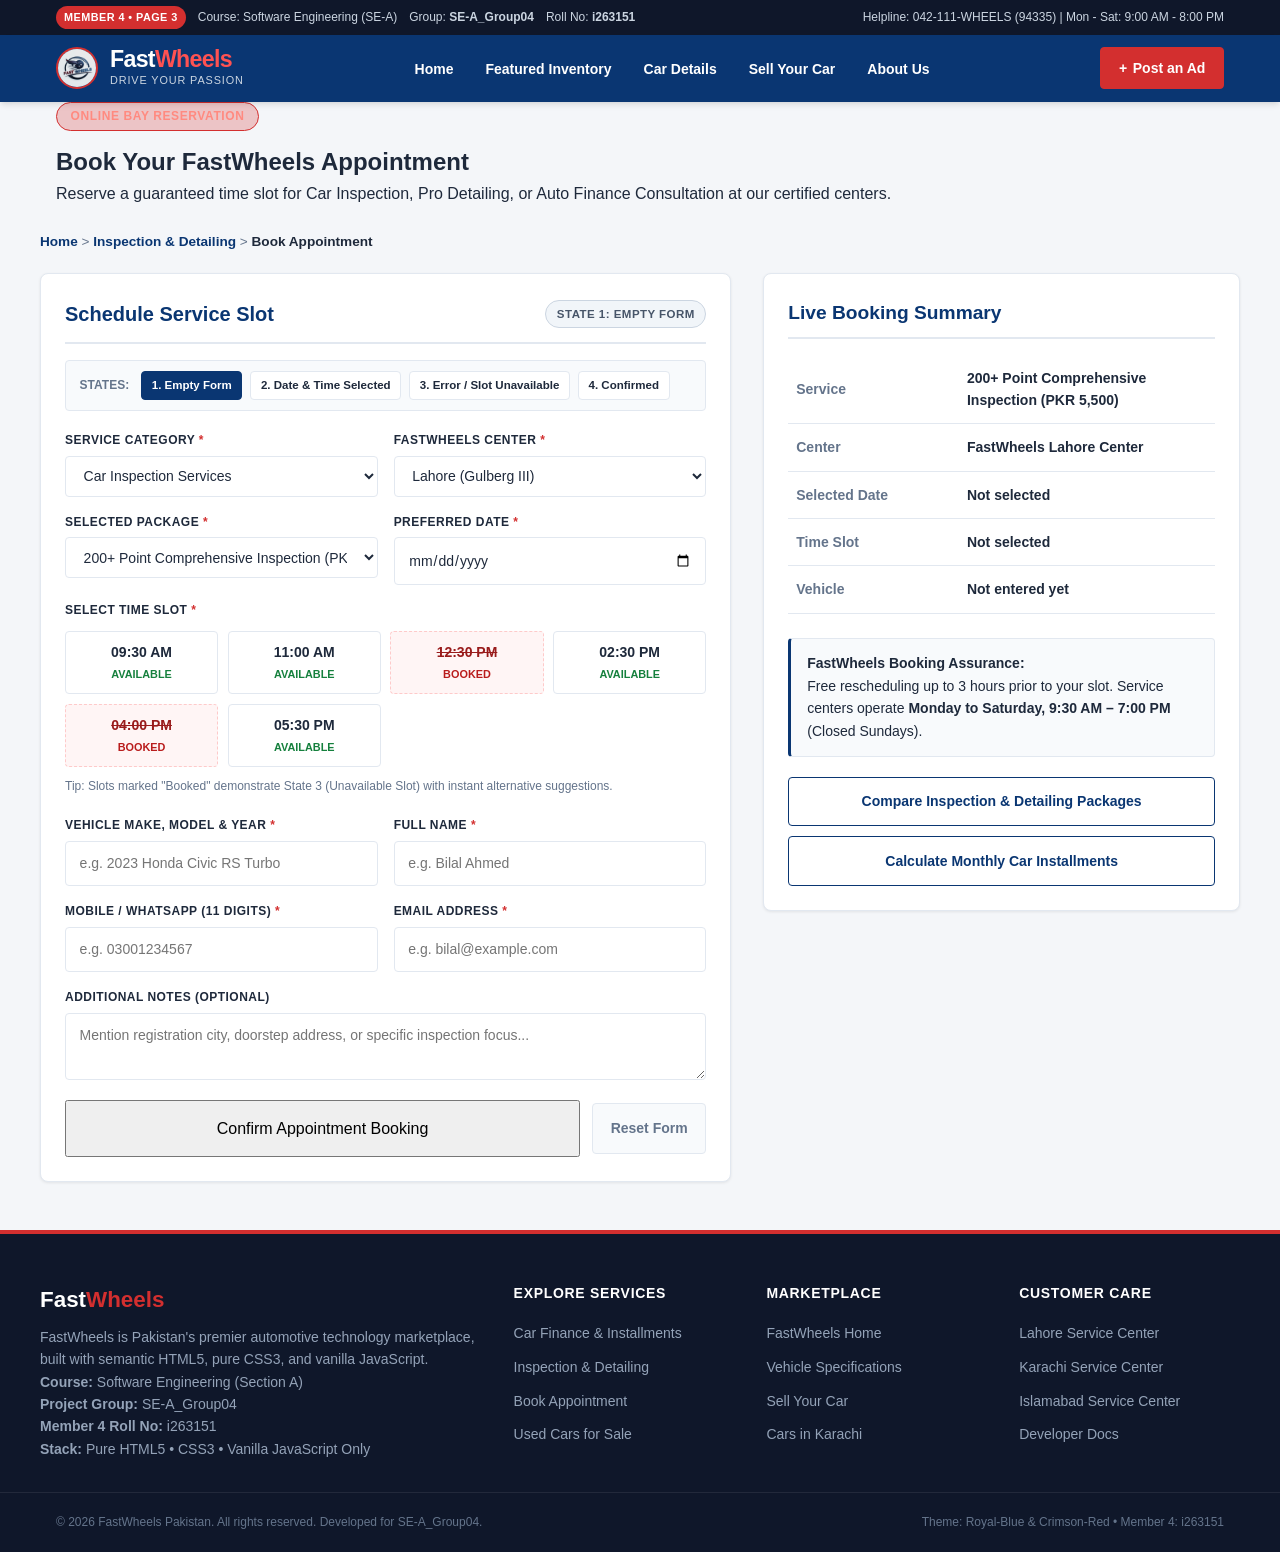
==== commit 83222cb9: "shifted the pages from header to footer" ====
--- a/pages/book-appointment.html
+++ b/pages/book-appointment.html
@@ -52,10 +52,10 @@
       <nav id="primary-navigation" class="main-nav" role="navigation" aria-label="Main Navigation">
         <ul class="nav-list">
           <li><a href="../index.html" class="nav-link">Home</a></li>
-          <li><a href="used-cars.html" class="nav-link">Used Cars</a></li>
-          <li><a href="car-finance.html" class="nav-link">Car Finance</a></li>
-          <li><a href="inspection-detailing.html" class="nav-link">Inspection &amp; Detailing</a></li>
-          <li><a href="book-appointment.html" class="nav-link active" aria-current="page">Book Appointment</a></li>
+          <li><a href="used-cars.html" class="nav-link">Featured Inventory</a></li>
+          <li><a href="car-details.html" class="nav-link">Car Details</a></li>
+          <li><a href="post-ad.html" class="nav-link">Sell Your Car</a></li>
+          <li><a href="../index.html#about-section" class="nav-link">About Us</a></li>
         </ul>
       </nav>
 
--- a/css/styles.css
+++ b/css/styles.css
@@ -1,7 +1,6 @@
 /* ==========================================================================
    FASTWHEELS - Shared Stylesheet
    Automotive Marketplace (PakWheels Style)
-   Group: SE-A_Group04 | Student ID: i263249
    Theme: Royal-Blue & Crimson-Red Theme
    ========================================================================== */
 
@@ -72,6 +71,12 @@
   padding: 0;
 }
 
+html, body {
+  overflow-x: hidden;
+  max-width: 100vw;
+  width: 100%;
+}
+
 html {
   font-size: 16px;
   scroll-behavior: smooth;
@@ -82,7 +87,7 @@
   font-family: var(--font-family-base);
   font-size: var(--font-size-base);
   line-height: 1.6;
-  color: var(--text-primary, #1e293b);
+  color: var(--color-text-main);
   background-color: var(--color-bg);
   min-height: 100vh;
   display: flex;
@@ -130,7 +135,6 @@
   outline: 3px solid #ffffff;
 }
 
-/* Accessible visible focus states */
 a:focus-visible,
 button:focus-visible,
 input:focus-visible,
@@ -178,40 +182,8 @@
 }
 
 /* --------------------------------------------------------------------------
-   5. Top Bar & Header
+   5. Unified Header Across All Pages
    -------------------------------------------------------------------------- */
-.top-bar {
-  background-color: var(--color-primary-dark);
-  color: #e2e8f0;
-  font-size: var(--font-size-xs);
-  padding: 0.35rem 0;
-  border-bottom: 1px solid rgba(255, 255, 255, 0.1);
-}
-
-.top-bar-inner {
-  display: flex;
-  justify-content: space-between;
-  align-items: center;
-  flex-wrap: wrap;
-  gap: var(--spacing-xs);
-}
-
-.top-bar-meta {
-  display: flex;
-  align-items: center;
-  gap: var(--spacing-md);
-}
-
-.top-bar-badge {
-  background-color: var(--color-accent);
-  color: #ffffff;
-  padding: 0.1rem 0.5rem;
-  border-radius: var(--border-radius-sm);
-  font-weight: 700;
-  text-transform: uppercase;
-  letter-spacing: 0.05em;
-}
-
 .site-header {
   background-color: var(--color-primary);
   color: #ffffff;
@@ -219,6 +191,7 @@
   top: 0;
   z-index: 999;
   box-shadow: var(--shadow-md);
+  width: 100%;
 }
 
 .header-inner {
@@ -226,6 +199,7 @@
   align-items: center;
   justify-content: space-between;
   padding: 0.75rem var(--spacing-md);
+  position: relative;
 }
 
 /* Brand Identity */
@@ -237,8 +211,8 @@
 }
 
 .brand-logo-img {
-  width: 44px;
-  height: 44px;
+  width: 42px;
+  height: 42px;
   border-radius: 50%;
   object-fit: cover;
   border: 2px solid var(--color-accent);
@@ -250,7 +224,7 @@
 }
 
 .brand-name {
-  font-size: 1.5rem;
+  font-size: 1.45rem;
   font-weight: 900;
   letter-spacing: -0.03em;
   color: #ffffff;
@@ -262,13 +236,13 @@
 }
 
 .brand-tagline {
-  font-size: 0.7rem;
+  font-size: 0.68rem;
   color: #cbd5e1;
   text-transform: uppercase;
   letter-spacing: 0.08em;
 }
 
-/* Navigation */
+/* Desktop Navigation */
 .main-nav {
   display: flex;
   align-items: center;
@@ -320,9 +294,10 @@
   border-radius: var(--border-radius-sm);
   display: inline-flex;
   align-items: center;
-  gap: 0.4rem;
+  gap: 0.35rem;
   border: 1px solid var(--color-accent);
   transition: background-color var(--transition-fast), transform var(--transition-fast);
+  white-space: nowrap;
 }
 
 .btn-post-ad:hover {
@@ -330,25 +305,21 @@
   transform: translateY(-1px);
 }
 
-/* Mobile Nav Toggle */
+/* Hamburger Toggle Button */
 .mobile-nav-toggle {
   display: none;
   background: none;
   border: 1px solid rgba(255, 255, 255, 0.3);
   color: #ffffff;
-  padding: 0.5rem;
+  padding: 0.4rem 0.6rem;
   border-radius: var(--border-radius-sm);
   cursor: pointer;
-}
-
-.mobile-nav-toggle svg {
-  display: block;
-  width: 24px;
-  height: 24px;
+  font-size: 1.3rem;
+  line-height: 1;
 }
 
 /* --------------------------------------------------------------------------
-   6. Hero & Quick Search Section
+   6. Hero & Search Section (index.html)
    -------------------------------------------------------------------------- */
 .hero-section {
   background: linear-gradient(135deg, var(--color-primary-dark) 0%, var(--color-primary) 70%, #0d47a1 100%);
@@ -390,13 +361,13 @@
   color: #cbd5e1;
 }
 
-/* Search Box Container */
+/* Search Widget Container */
 .search-widget {
   background-color: var(--color-surface);
   border-radius: var(--border-radius-lg);
   padding: var(--spacing-lg);
   box-shadow: var(--shadow-lg);
-  max-width: 950px;
+  max-width: 960px;
   margin: 0 auto;
 }
 
@@ -477,6 +448,10 @@
   cursor: pointer;
   transition: background-color var(--transition-fast);
   height: 44px;
+  display: inline-flex;
+  align-items: center;
+  justify-content: center;
+  gap: 0.4rem;
 }
 
 .btn-search:hover {
@@ -484,7 +459,7 @@
 }
 
 /* --------------------------------------------------------------------------
-   7. Quick Badges / Feature Highlights
+   7. Highlights Strip
    -------------------------------------------------------------------------- */
 .highlights-bar {
   background-color: #ffffff;
@@ -532,11 +507,65 @@
 }
 
 /* --------------------------------------------------------------------------
-   8. Car Cards Grid (Vehicle Listings)
+   8. Categories ("Browse Used Cars by Category")
+   -------------------------------------------------------------------------- */
+.categories-desktop-row {
+  display: grid;
+  grid-template-columns: repeat(4, 1fr);
+  gap: var(--spacing-lg);
+}
+
+.categories-mobile-grid {
+  display: none;
+}
+
+.category-tile {
+  background-color: var(--color-surface);
+  border: 1px solid var(--color-border);
+  border-radius: var(--border-radius-md);
+  padding: 1.5rem 1rem;
+  text-align: center;
+  cursor: pointer;
+  transition: all var(--transition-fast);
+  display: flex;
+  flex-direction: column;
+  align-items: center;
+  justify-content: center;
+  box-shadow: var(--shadow-sm);
+}
+
+.category-tile:hover,
+.category-tile.active {
+  border-color: var(--color-accent);
+  box-shadow: var(--shadow-md);
+  transform: translateY(-3px);
+  background-color: #fff9f9;
+}
+
+.category-tile-icon {
+  font-size: 2.25rem;
+  margin-bottom: 0.5rem;
+  line-height: 1;
+}
+
+.category-tile-name {
+  font-size: var(--font-size-md);
+  font-weight: 700;
+  color: var(--color-primary);
+  margin-bottom: 0.25rem;
+}
+
+.category-tile-count {
+  font-size: var(--font-size-xs);
+  color: var(--color-text-muted);
+}
+
+/* --------------------------------------------------------------------------
+   9. Car Cards Grid (Vehicle Listings)
    -------------------------------------------------------------------------- */
 .cars-grid {
   display: grid;
-  grid-template-columns: repeat(auto-fill, minmax(270px, 1fr));
+  grid-template-columns: repeat(auto-fill, minmax(280px, 1fr));
   gap: var(--spacing-lg);
 }
 
@@ -549,6 +578,7 @@
   transition: transform var(--transition-fast), box-shadow var(--transition-fast), border-color var(--transition-fast);
   display: flex;
   flex-direction: column;
+  position: relative;
 }
 
 .car-card:hover {
@@ -560,7 +590,7 @@
 .car-card-media {
   position: relative;
   width: 100%;
-  height: 185px;
+  height: 190px;
   background-color: #e2e8f0;
   overflow: hidden;
 }
@@ -588,6 +618,39 @@
   padding: 0.2rem 0.5rem;
   border-radius: var(--border-radius-sm);
   letter-spacing: 0.05em;
+  z-index: 2;
+}
+
+/* Favorite Toggle Heart */
+.btn-favorite {
+  position: absolute;
+  top: 10px;
+  right: 10px;
+  background: rgba(255, 255, 255, 0.9);
+  border: 1px solid var(--color-border);
+  border-radius: 50%;
+  width: 32px;
+  height: 32px;
+  display: flex;
+  align-items: center;
+  justify-content: center;
+  cursor: pointer;
+  color: #94a3b8;
+  font-size: 1rem;
+  line-height: 1;
+  transition: all var(--transition-fast);
+  z-index: 2;
+}
+
+.btn-favorite:hover {
+  transform: scale(1.15);
+  color: var(--color-accent);
+}
+
+.btn-favorite.active {
+  color: var(--color-accent);
+  background: #ffffff;
+  border-color: var(--color-accent);
 }
 
 .car-card-body {
@@ -606,10 +669,10 @@
 }
 
 .car-card-price {
-  font-size: 1.2rem;
+  font-size: 1.25rem;
   font-weight: 800;
   color: var(--color-accent);
-  margin-bottom: 0.5rem;
+  margin-bottom: 0.4rem;
 }
 
 .car-card-location {
@@ -650,12 +713,15 @@
 .btn-card {
   flex: 1;
   text-align: center;
-  padding: 0.5rem;
+  padding: 0.55rem;
   border-radius: var(--border-radius-sm);
   font-size: var(--font-size-xs);
   font-weight: 700;
   cursor: pointer;
   transition: all var(--transition-fast);
+  display: inline-flex;
+  align-items: center;
+  justify-content: center;
 }
 
 .btn-card-primary {
@@ -680,153 +746,484 @@
 }
 
 /* --------------------------------------------------------------------------
-   9. Category & Brand Showcase
+   10. Left Sidebar Filters (used-cars.html)
    -------------------------------------------------------------------------- */
-.categories-grid {
+.catalog-layout {
   display: grid;
-  grid-template-columns: repeat(auto-fill, minmax(130px, 1fr));
-  gap: var(--spacing-md);
-}
-
-.category-card {
+  grid-template-columns: 280px 1fr;
+  gap: var(--spacing-xl);
+  align-items: flex-start;
+  margin-top: 1.5rem;
+}
+
+.filters-sidebar {
   background-color: var(--color-surface);
   border: 1px solid var(--color-border);
   border-radius: var(--border-radius-md);
-  padding: 1.2rem var(--spacing-sm);
-  text-align: center;
+  padding: 1.25rem;
+  box-shadow: var(--shadow-sm);
+  position: sticky;
+  top: 80px;
+}
+
+.sidebar-header {
+  display: flex;
+  justify-content: space-between;
+  align-items: center;
+  padding-bottom: 0.75rem;
+  border-bottom: 2px solid var(--color-border);
+  margin-bottom: 1rem;
+}
+
+.sidebar-title {
+  font-size: var(--font-size-md);
+  font-weight: 700;
+  color: var(--color-primary);
+  display: flex;
+  align-items: center;
+  gap: 0.4rem;
+}
+
+.btn-small-reset {
+  background: none;
+  border: 1px solid var(--color-border);
+  color: var(--color-accent);
+  padding: 0.25rem 0.55rem;
+  font-size: 0.75rem;
+  font-weight: 700;
+  border-radius: var(--border-radius-sm);
+  cursor: pointer;
   transition: all var(--transition-fast);
+}
+
+.btn-small-reset:hover {
+  background-color: var(--color-accent-soft);
+  border-color: var(--color-accent);
+}
+
+.filter-group {
+  margin-bottom: 1.25rem;
+  padding-bottom: 1rem;
+  border-bottom: 1px solid var(--color-border);
+}
+
+.filter-group:last-child {
+  border-bottom: none;
+  margin-bottom: 0;
+  padding-bottom: 0;
+}
+
+.filter-group-title {
+  font-size: var(--font-size-xs);
+  font-weight: 800;
+  text-transform: uppercase;
+  color: var(--color-text-main);
+  letter-spacing: 0.05em;
+  margin-bottom: 0.65rem;
+}
+
+.filter-checkbox-list {
+  display: flex;
+  flex-direction: column;
+  gap: 0.45rem;
+}
+
+.checkbox-label {
+  display: flex;
+  align-items: center;
+  justify-content: space-between;
+  font-size: var(--font-size-sm);
+  color: var(--color-text-main);
   cursor: pointer;
-}
-
-.category-card:hover {
-  border-color: var(--color-accent);
-  box-shadow: var(--shadow-sm);
-  transform: translateY(-2px);
-}
-
-.category-icon {
-  font-size: 1.75rem;
-  margin-bottom: 0.4rem;
-}
-
-.category-name {
-  font-size: var(--font-size-sm);
-  font-weight: 700;
-  color: var(--color-primary);
-}
-
-.category-count {
+  user-select: none;
+}
+
+.checkbox-label input[type="checkbox"] {
+  accent-color: var(--color-accent);
+  width: 16px;
+  height: 16px;
+  cursor: pointer;
+}
+
+.checkbox-custom-item {
+  display: flex;
+  align-items: center;
+  gap: 0.5rem;
+}
+
+.checkbox-count-badge {
+  font-size: 0.7rem;
+  color: var(--color-text-muted);
+  background: #f1f5f9;
+  padding: 0.1rem 0.4rem;
+  border-radius: 999px;
+}
+
+.price-slider-box {
+  display: flex;
+  flex-direction: column;
+  gap: 0.5rem;
+}
+
+.price-range-slider {
+  width: 100%;
+  accent-color: var(--color-accent);
+  cursor: pointer;
+}
+
+.price-display-label {
+  display: flex;
+  justify-content: space-between;
   font-size: var(--font-size-xs);
   color: var(--color-text-muted);
+  font-weight: 600;
+}
+
+.price-display-label strong {
+  color: var(--color-accent);
+}
+
+.mobile-filter-trigger {
+  display: none;
+  background-color: var(--color-surface);
+  border: 1px solid var(--color-border);
+  color: var(--color-primary);
+  font-weight: 700;
+  padding: 0.65rem 1rem;
+  border-radius: var(--border-radius-sm);
+  width: 100%;
+  text-align: center;
+  margin-bottom: 1rem;
+  cursor: pointer;
 }
 
 /* --------------------------------------------------------------------------
-   10. Why FastWheels Section
+   11. Car Details Page Components
    -------------------------------------------------------------------------- */
-.value-props-grid {
-  display: grid;
-  grid-template-columns: repeat(auto-fit, minmax(260px, 1fr));
-  gap: var(--spacing-lg);
-}
-
-.prop-card {
+.car-slider-container {
+  position: relative;
+  background-color: #0f172a;
+  border-radius: var(--border-radius-md);
+  overflow: hidden;
+  box-shadow: var(--shadow-md);
+}
+
+.slider-slide-img {
+  width: 100%;
+  height: 440px;
+  object-fit: cover;
+  display: block;
+  transition: opacity 0.3s ease;
+}
+
+.slider-btn {
+  position: absolute;
+  top: 50%;
+  transform: translateY(-50%);
+  background-color: rgba(10, 54, 114, 0.75);
+  color: #ffffff;
+  border: 1px solid rgba(255, 255, 255, 0.3);
+  width: 42px;
+  height: 42px;
+  border-radius: 50%;
+  display: flex;
+  align-items: center;
+  justify-content: center;
+  font-size: 1.25rem;
+  cursor: pointer;
+  transition: all var(--transition-fast);
+  z-index: 5;
+}
+
+.slider-btn:hover {
+  background-color: var(--color-accent);
+}
+
+.slider-btn-prev {
+  left: 14px;
+}
+
+.slider-btn-next {
+  right: 14px;
+}
+
+.slider-dots {
+  position: absolute;
+  bottom: 14px;
+  left: 50%;
+  transform: translateX(-50%);
+  display: flex;
+  gap: 8px;
+  z-index: 5;
+}
+
+.slider-dot {
+  width: 10px;
+  height: 10px;
+  border-radius: 50%;
+  background-color: rgba(255, 255, 255, 0.5);
+  border: 1px solid rgba(0, 0, 0, 0.3);
+  cursor: pointer;
+  transition: all var(--transition-fast);
+}
+
+.slider-dot.active {
+  background-color: var(--color-accent);
+  width: 24px;
+  border-radius: 5px;
+}
+
+/* Seller Actions */
+.seller-action-group {
+  display: flex;
+  gap: 0.75rem;
+  margin-top: 1rem;
+}
+
+.btn-call-seller {
+  flex: 1;
+  background-color: var(--color-accent);
+  color: #ffffff;
+  font-weight: 700;
+  font-size: var(--font-size-sm);
+  padding: 0.8rem;
+  border-radius: var(--border-radius-sm);
+  border: none;
+  cursor: pointer;
+  display: flex;
+  align-items: center;
+  justify-content: center;
+  gap: 0.4rem;
+  transition: all var(--transition-fast);
+  white-space: nowrap;
+}
+
+.btn-call-seller:hover {
+  background-color: var(--color-accent-hover);
+}
+
+.btn-send-message {
+  flex: 1;
+  background-color: var(--color-primary);
+  color: #ffffff;
+  font-weight: 700;
+  font-size: var(--font-size-sm);
+  padding: 0.8rem;
+  border-radius: var(--border-radius-sm);
+  border: none;
+  cursor: pointer;
+  display: flex;
+  align-items: center;
+  justify-content: center;
+  gap: 0.4rem;
+  transition: all var(--transition-fast);
+  white-space: nowrap;
+}
+
+.btn-send-message:hover {
+  background-color: var(--color-primary-dark);
+}
+
+/* Secondary Actions: Request Inspection & Make Offer */
+.btn-request-inspection {
+  width: 100%;
+  background-color: #f8fafc;
+  border: 2px solid var(--color-primary);
+  color: var(--color-primary);
+  font-weight: 700;
+  font-size: var(--font-size-sm);
+  padding: 0.75rem 1rem;
+  border-radius: var(--border-radius-sm);
+  cursor: pointer;
+  display: flex;
+  align-items: center;
+  justify-content: center;
+  gap: 0.5rem;
+  transition: all var(--transition-fast);
+  margin-top: 0.75rem;
+}
+
+.btn-request-inspection:hover {
+  background-color: var(--color-primary);
+  color: #ffffff;
+}
+
+.btn-make-offer {
+  width: 100%;
+  background-color: #fff9f5;
+  border: 2px solid #e65100;
+  color: #c64200;
+  font-weight: 700;
+  font-size: var(--font-size-sm);
+  padding: 0.75rem 1rem;
+  border-radius: var(--border-radius-sm);
+  cursor: pointer;
+  display: flex;
+  align-items: center;
+  justify-content: center;
+  gap: 0.5rem;
+  transition: all var(--transition-fast);
+  margin-top: 0.5rem;
+}
+
+.btn-make-offer:hover {
+  background-color: #e65100;
+  color: #ffffff;
+}
+
+/* Key Specifications Grid & Comments */
+.specs-card-box {
   background-color: var(--color-surface);
+  border: 1px solid var(--color-border);
   border-radius: var(--border-radius-md);
-  padding: var(--spacing-xl);
-  border: 1px solid var(--color-border);
-  border-left: 4px solid var(--color-primary);
-  box-shadow: var(--shadow-sm);
-}
-
-.prop-card:nth-child(2) {
-  border-left-color: var(--color-accent);
-}
-
-.prop-card:nth-child(3) {
-  border-left-color: var(--color-primary-light);
-}
-
-.prop-card-icon {
-  font-size: 2rem;
-  margin-bottom: 0.75rem;
-}
-
-.prop-card-title {
-  font-size: var(--font-size-lg);
-  font-weight: 700;
-  color: var(--color-primary);
-  margin-bottom: 0.5rem;
-}
-
-.prop-card-text {
+  padding: 1.5rem;
+  margin-top: 1.5rem;
+}
+
+.specs-grid-table {
+  width: 100%;
+  border-collapse: collapse;
+}
+
+.specs-grid-table tr {
+  border-bottom: 1px solid var(--color-border);
+}
+
+.specs-grid-table th {
+  padding: 0.75rem 0.5rem;
   font-size: var(--font-size-sm);
   color: var(--color-text-muted);
+  text-align: left;
+  font-weight: 600;
+  width: 40%;
+}
+
+.specs-grid-table td {
+  padding: 0.75rem 0.5rem;
+  font-size: var(--font-size-sm);
+  font-weight: 700;
+  color: var(--color-text-main);
+}
+
+.seller-comments-box {
+  background-color: #f8fafc;
+  border-left: 4px solid var(--color-primary);
+  padding: 1.25rem;
+  border-radius: 0 var(--border-radius-sm) var(--border-radius-sm) 0;
+  margin-top: 1.5rem;
+  font-size: var(--font-size-sm);
+  line-height: 1.7;
+  color: var(--color-text-main);
+}
+
+/* 4-State Inquiry Form */
+.inquiry-card {
+  background-color: var(--color-surface);
+  border: 1px solid var(--color-border);
+  border-radius: var(--border-radius-md);
+  padding: 1.5rem;
+  margin-top: 1.5rem;
+  box-shadow: var(--shadow-sm);
+  position: relative;
+}
+
+.inquiry-header-status {
+  display: flex;
+  justify-content: space-between;
+  align-items: center;
+  margin-bottom: 1rem;
+  padding-bottom: 0.5rem;
+  border-bottom: 1px solid var(--color-border);
+  flex-wrap: wrap;
+  gap: 0.5rem;
+}
+
+.inquiry-state-badge {
+  font-size: 0.75rem;
+  font-weight: 700;
+  padding: 0.25rem 0.65rem;
+  border-radius: var(--border-radius-sm);
+  text-transform: uppercase;
+  letter-spacing: 0.04em;
+}
+
+.badge-state-empty {
+  background-color: #f1f5f9;
+  color: var(--color-text-muted);
+  border: 1px solid var(--color-border);
+}
+
+.badge-state-filling {
+  background-color: #e0f2fe;
+  color: #0369a1;
+  border: 1px solid #bae6fd;
+}
+
+.badge-state-error {
+  background-color: #fee2e2;
+  color: #b91c1c;
+  border: 1px solid #fecaca;
+}
+
+.badge-state-success {
+  background-color: #dcfce7;
+  color: #15803d;
+  border: 1px solid #bbf7d0;
+}
+
+.form-input-error {
+  border-color: #dc2626 !important;
+  background-color: #fff5f5 !important;
+}
+
+.field-error-msg {
+  color: #dc2626;
+  font-size: 0.75rem;
+  font-weight: 600;
+  margin-top: 0.25rem;
+  display: none;
+}
+
+.field-error-msg.visible {
+  display: block;
+}
+
+.inquiry-success-view {
+  display: none;
+  text-align: center;
+  padding: 2.5rem 1.5rem;
+}
+
+.inquiry-success-icon {
+  font-size: 3rem;
+  color: #15803d;
+  margin-bottom: 0.75rem;
+}
+
+.inquiry-success-title {
+  font-size: 1.5rem;
+  font-weight: 800;
+  color: #15803d;
+  margin-bottom: 0.5rem;
+}
+
+.inquiry-success-text {
+  color: var(--color-text-muted);
+  font-size: 0.95rem;
+  max-width: 500px;
+  margin: 0 auto 1.5rem;
   line-height: 1.6;
 }
 
 /* --------------------------------------------------------------------------
-   11. Call to Action (Sell Your Car)
-   -------------------------------------------------------------------------- */
-.cta-banner {
-  background: linear-gradient(135deg, var(--color-primary) 0%, var(--color-primary-dark) 100%);
-  color: #ffffff;
-  border-radius: var(--border-radius-lg);
-  padding: 3rem 2rem;
-  text-align: center;
-  position: relative;
-  overflow: hidden;
-  box-shadow: var(--shadow-md);
-}
-
-.cta-banner::after {
-  content: '';
-  position: absolute;
-  top: -40px;
-  right: -40px;
-  width: 140px;
-  height: 140px;
-  background-color: var(--color-accent);
-  opacity: 0.15;
-  border-radius: 50%;
-}
-
-.cta-banner-title {
-  font-size: var(--font-size-2xl);
-  font-weight: 800;
-  margin-bottom: 0.75rem;
-}
-
-.cta-banner-text {
-  font-size: var(--font-size-md);
-  color: #cbd5e1;
-  max-width: 650px;
-  margin: 0 auto 1.5rem;
-}
-
-.cta-banner .btn-cta {
-  background-color: var(--color-accent);
-  color: #ffffff;
-  font-weight: 700;
-  font-size: var(--font-size-base);
-  padding: 0.8rem 2rem;
-  border-radius: var(--border-radius-sm);
-  display: inline-block;
-  transition: all var(--transition-fast);
-}
-
-.cta-banner .btn-cta:hover {
-  background-color: var(--color-accent-hover);
-  transform: translateY(-2px);
-}
-
-/* --------------------------------------------------------------------------
-   12. Footer
+   12. Unified Footer Across All Pages
    -------------------------------------------------------------------------- */
 .site-footer {
   background-color: #0f172a;
   color: #94a3b8;
   margin-top: auto;
   border-top: 4px solid var(--color-accent);
+  width: 100%;
 }
 
 .footer-top {
@@ -853,20 +1250,6 @@
 .footer-brand p {
   font-size: var(--font-size-sm);
   line-height: 1.6;
-  margin-bottom: var(--spacing-md);
-}
-
-.footer-meta-box {
-  background-color: rgba(255, 255, 255, 0.05);
-  border: 1px solid rgba(255, 255, 255, 0.1);
-  border-radius: var(--border-radius-sm);
-  padding: 0.75rem;
-  font-size: var(--font-size-xs);
-  color: #cbd5e1;
-}
-
-.footer-meta-box strong {
-  color: #ffffff;
 }
 
 .footer-col h4 {
@@ -909,7 +1292,7 @@
 }
 
 /* --------------------------------------------------------------------------
-   13. Responsive Media Queries (Mobile & Tablet)
+   13. Responsive Mobile View Rules (max-width: 768px)
    -------------------------------------------------------------------------- */
 @media (max-width: 992px) {
   .footer-grid {
@@ -919,12 +1302,63 @@
 }
 
 @media (max-width: 768px) {
+  /* Zero horizontal overflow */
+  body, html {
+    overflow-x: hidden !important;
+  }
+
+  /* Compact Mobile Header: Hamburger Left, Logo Center, Action Button Right */
+  .header-inner {
+    display: flex;
+    align-items: center;
+    justify-content: space-between;
+    position: relative;
+    padding: 0.6rem var(--spacing-md);
+  }
+
   .mobile-nav-toggle {
+    order: 1;
     display: inline-flex;
     align-items: center;
     justify-content: center;
-  }
-
+    margin: 0;
+  }
+
+  .brand {
+    order: 2;
+    margin: 0 auto;
+    text-align: center;
+  }
+
+  .brand-logo-img {
+    width: 36px;
+    height: 36px;
+  }
+
+  .brand-name {
+    font-size: 1.25rem;
+  }
+
+  .brand-tagline {
+    display: none;
+  }
+
+  .header-cta-group {
+    order: 3;
+    display: flex !important;
+    margin: 0;
+  }
+
+  .btn-post-ad {
+    padding: 0.4rem 0.75rem;
+    font-size: 0.8rem;
+  }
+
+  .btn-post-ad .desktop-text {
+    display: none;
+  }
+
+  /* Dropdown Navigation Menu */
   .main-nav {
     display: none;
     position: absolute;
@@ -935,6 +1369,7 @@
     border-top: 1px solid rgba(255, 255, 255, 0.1);
     box-shadow: var(--shadow-lg);
     padding: var(--spacing-md);
+    z-index: 9999;
   }
 
   .main-nav.is-open {
@@ -953,298 +1388,40 @@
     padding: 0.5rem 0;
   }
 
-  .header-cta-group {
-    display: none;
+  /* ------------------------------------------------------------------------
+     Mobile index.html Specifics
+     ------------------------------------------------------------------------ */
+  .hero-section {
+    padding: 2rem 0 2.5rem;
   }
 
   .hero-title {
     font-size: var(--font-size-2xl);
   }
 
+  /* Stack search inputs vertically */
+  .search-widget {
+    padding: var(--spacing-md);
+  }
+
   .search-form-grid {
-    grid-template-columns: 1fr;
+    grid-template-columns: 1fr !important;
+    gap: 0.65rem;
   }
 
   .btn-search {
     width: 100%;
   }
 
-  .footer-grid {
-    grid-template-columns: 1fr;
-  }
-
-  .footer-bottom-inner {
-    flex-direction: column;
-    text-align: center;
-  }
-}
-
-/* Extra small devices */
-@media (max-width: 480px) {
-  .hero-section {
-    padding: 2rem 0 2.5rem;
-  }
-
-  .search-widget {
-    padding: var(--spacing-md);
-  }
-
-  .search-tabs {
-    flex-wrap: wrap;
-  }
-
-  .search-tab-btn {
-    flex: 1;
-    text-align: center;
-    padding: 0.4rem 0.5rem;
-    font-size: var(--font-size-xs);
-  }
-}
-
-
-/* ==========================================================================
-   14. Wireframe-Specific Layouts for Used Cars Page
-   ========================================================================== */
-
-/* Responsive Header Layout for Wireframe (<768px: Hamburger Left, Logo Center, Post Ad Right) */
-@media (max-width: 768px) {
-  .header-inner {
-    display: flex;
-    align-items: center;
-    justify-content: space-between;
-    position: relative;
-    padding: 0.6rem var(--spacing-md);
-  }
-
-  .mobile-nav-toggle {
-    order: 1;
-    display: inline-flex;
-    align-items: center;
-    justify-content: center;
-    margin: 0;
-  }
-
-  .brand {
-    order: 2;
-    margin: 0 auto;
-    text-align: center;
-  }
-
-  .brand-logo-img {
-    width: 36px;
-    height: 36px;
-  }
-
-  .brand-name {
-    font-size: 1.25rem;
-  }
-
-  .brand-tagline {
-    display: none;
-  }
-
-  .header-cta-group {
-    order: 3;
-    display: flex !important;
-    margin: 0;
-  }
-
-  .btn-post-ad {
-    padding: 0.4rem 0.75rem;
-    font-size: 0.8rem;
-    white-space: nowrap;
-  }
-
-  .btn-post-ad .desktop-text {
-    display: none;
-  }
-
-  .main-nav {
-    position: absolute;
-    top: 100%;
-    left: 0;
-    width: 100%;
-    background-color: var(--color-primary-dark);
-    z-index: 1000;
-  }
-}
-
-/* Search Banner (Royal-Blue Banner with White Search Bar) */
-.search-banner {
-  background: linear-gradient(135deg, var(--color-primary-dark) 0%, var(--color-primary) 100%);
-  color: #ffffff;
-  padding: 3rem 0;
-  text-align: center;
-  border-bottom: 3px solid var(--color-accent);
-}
-
-.search-banner-title {
-  font-size: var(--font-size-3xl);
-  font-weight: 800;
-  margin-bottom: 0.5rem;
-  letter-spacing: -0.02em;
-}
-
-.search-banner-subtitle {
-  font-size: var(--font-size-md);
-  color: #cbd5e1;
-  margin-bottom: 1.75rem;
-}
-
-.search-bar-white {
-  background-color: #ffffff;
-  border-radius: var(--border-radius-md);
-  padding: 0.75rem;
-  box-shadow: var(--shadow-lg);
-  max-width: 980px;
-  margin: 0 auto;
-  border: 1px solid var(--color-border);
-}
-
-.search-bar-grid {
-  display: grid;
-  grid-template-columns: 2fr 1.5fr 1.5fr auto;
-  gap: 0.75rem;
-  align-items: center;
-}
-
-.search-input-field {
-  width: 100%;
-  padding: 0.75rem 1rem;
-  border: 1px solid var(--color-border);
-  border-radius: var(--border-radius-sm);
-  font-size: var(--font-size-sm);
-  color: var(--color-text-main);
-  background-color: #f8fafc;
-  transition: border-color var(--transition-fast), background-color var(--transition-fast);
-}
-
-.search-input-field:focus {
-  border-color: var(--color-primary);
-  background-color: #ffffff;
-  outline: none;
-  box-shadow: 0 0 0 2px rgba(10, 54, 114, 0.2);
-}
-
-.btn-search-action {
-  background-color: var(--color-accent);
-  color: #ffffff;
-  font-weight: 700;
-  font-size: var(--font-size-sm);
-  border: none;
-  border-radius: var(--border-radius-sm);
-  padding: 0.75rem 1.5rem;
-  cursor: pointer;
-  display: inline-flex;
-  align-items: center;
-  justify-content: center;
-  gap: 0.5rem;
-  transition: background-color var(--transition-fast), transform var(--transition-fast);
-  white-space: nowrap;
-  height: 100%;
-}
-
-.btn-search-action:hover {
-  background-color: var(--color-accent-hover);
-  transform: translateY(-1px);
-}
-
-/* Mobile Search Bar Stacking (<768px) */
-@media (max-width: 768px) {
-  .search-banner {
-    padding: 2rem 0;
-  }
-
-  .search-banner-title {
-    font-size: var(--font-size-2xl);
-  }
-
-  .search-bar-grid {
-    grid-template-columns: 1fr;
-    gap: 0.65rem;
-  }
-
-  .btn-search-action {
-    width: 100%;
-    padding: 0.85rem;
-  }
-
-  .search-field-desktop-only {
-    display: none;
-  }
-}
-
-/* Category Cards Wireframe Layouts */
-.categories-section {
-  padding: 2.5rem 0 1.5rem;
-}
-
-/* Desktop: 4-Card Row (SUV, Sedan, Hatchback, Bike) */
-.categories-desktop-row {
-  display: grid;
-  grid-template-columns: repeat(4, 1fr);
-  gap: var(--spacing-lg);
-}
-
-/* Mobile: 2x2 Grid (Used Cars, New Cars, Bikes, Auto Parts) */
-.categories-mobile-grid {
-  display: none;
-}
-
-.category-tile {
-  background-color: var(--color-surface);
-  border: 1px solid var(--color-border);
-  border-radius: var(--border-radius-md);
-  padding: 1.5rem 1rem;
-  text-align: center;
-  cursor: pointer;
-  transition: all var(--transition-fast);
-  display: flex;
-  flex-direction: column;
-  align-items: center;
-  justify-content: center;
-  position: relative;
-}
-
-.category-tile:hover,
-.category-tile.active {
-  border-color: var(--color-accent);
-  box-shadow: var(--shadow-md);
-  transform: translateY(-3px);
-  background-color: #fff9f9;
-}
-
-.category-tile.active {
-  border-width: 2px;
-}
-
-.category-tile-icon {
-  font-size: 2.25rem;
-  margin-bottom: 0.5rem;
-  line-height: 1;
-}
-
-.category-tile-name {
-  font-size: var(--font-size-md);
-  font-weight: 700;
-  color: var(--color-primary);
-  margin-bottom: 0.25rem;
-}
-
-.category-tile-count {
-  font-size: var(--font-size-xs);
-  color: var(--color-text-muted);
-}
-
-@media (max-width: 768px) {
+  /* 2x2 Categories Grid on Mobile */
   .categories-desktop-row {
-    display: none;
+    display: none !important;
   }
 
   .categories-mobile-grid {
-    display: grid;
-    grid-template-columns: repeat(2, 1fr);
-    gap: 0.75rem;
+    display: grid !important;
+    grid-template-columns: repeat(2, 1fr) !important;
+    gap: 0.75rem !important;
   }
 
   .category-tile {
@@ -1258,251 +1435,17 @@
   .category-tile-name {
     font-size: var(--font-size-sm);
   }
-}
-
-/* Responsive Section Titles (Desktop: Featured Used Cars / Mobile: Featured Car) */
-.title-mobile-only {
-  display: none;
-}
-
-@media (max-width: 768px) {
-  .title-desktop-only {
-    display: none;
-  }
-  .title-mobile-only {
-    display: inline;
-  }
-}
-
-/* Results Status Bar */
-.results-header-bar {
-  display: flex;
-  justify-content: space-between;
-  align-items: center;
-  margin-bottom: 1.5rem;
-  padding-bottom: 0.75rem;
-  border-bottom: 1px solid var(--color-border);
-  flex-wrap: wrap;
-  gap: 0.75rem;
-}
-
-.results-count-text {
-  font-size: var(--font-size-sm);
-  color: var(--color-text-muted);
-}
-
-.results-count-text strong {
-  color: var(--color-primary);
-}
-
-.btn-reset-filters {
-  background: none;
-  border: 1px solid var(--color-border);
-  color: var(--color-accent);
-  padding: 0.35rem 0.75rem;
-  border-radius: var(--border-radius-sm);
-  font-size: var(--font-size-xs);
-  font-weight: 600;
-  cursor: pointer;
-  transition: all var(--transition-fast);
-}
-
-.btn-reset-filters:hover {
-  background-color: var(--color-accent-soft);
-  border-color: var(--color-accent);
-}
-
-
-/* ==========================================================================
-   15. Left Sidebar Filters & Enhanced Catalog Layout
-   ========================================================================== */
-.catalog-layout {
-  display: grid;
-  grid-template-columns: 280px 1fr;
-  gap: var(--spacing-xl);
-  align-items: flex-start;
-  margin-top: 1.5rem;
-}
-
-/* Sidebar Container */
-.filters-sidebar {
-  background-color: var(--color-surface);
-  border: 1px solid var(--color-border);
-  border-radius: var(--border-radius-md);
-  padding: 1.25rem;
-  box-shadow: var(--shadow-sm);
-  position: sticky;
-  top: 80px;
-}
-
-.sidebar-header {
-  display: flex;
-  justify-content: space-between;
-  align-items: center;
-  padding-bottom: 0.75rem;
-  border-bottom: 2px solid var(--color-border);
-  margin-bottom: 1rem;
-}
-
-.sidebar-title {
-  font-size: var(--font-size-md);
-  font-weight: 700;
-  color: var(--color-primary);
-  display: flex;
-  align-items: center;
-  gap: 0.4rem;
-}
-
-.btn-small-reset {
-  background: none;
-  border: 1px solid var(--color-border);
-  color: var(--color-accent);
-  padding: 0.2rem 0.5rem;
-  font-size: 0.75rem;
-  font-weight: 700;
-  border-radius: var(--border-radius-sm);
-  cursor: pointer;
-  transition: all var(--transition-fast);
-}
-
-.btn-small-reset:hover {
-  background-color: var(--color-accent-soft);
-  border-color: var(--color-accent);
-}
-
-.filter-group {
-  margin-bottom: 1.25rem;
-  padding-bottom: 1rem;
-  border-bottom: 1px solid var(--color-border);
-}
-
-.filter-group:last-child {
-  border-bottom: none;
-  margin-bottom: 0;
-  padding-bottom: 0;
-}
-
-.filter-group-title {
-  font-size: var(--font-size-xs);
-  font-weight: 800;
-  text-transform: uppercase;
-  color: var(--color-text-main);
-  letter-spacing: 0.05em;
-  margin-bottom: 0.65rem;
-}
-
-.filter-checkbox-list {
-  display: flex;
-  flex-direction: column;
-  gap: 0.45rem;
-}
-
-.checkbox-label {
-  display: flex;
-  align-items: center;
-  justify-content: space-between;
-  font-size: var(--font-size-sm);
-  color: var(--color-text-main);
-  cursor: pointer;
-  user-select: none;
-}
-
-.checkbox-label input[type="checkbox"] {
-  accent-color: var(--color-accent);
-  width: 16px;
-  height: 16px;
-  cursor: pointer;
-}
-
-.checkbox-custom-item {
-  display: flex;
-  align-items: center;
-  gap: 0.5rem;
-}
-
-.checkbox-count-badge {
-  font-size: 0.7rem;
-  color: var(--color-text-muted);
-  background: #f1f5f9;
-  padding: 0.1rem 0.4rem;
-  border-radius: 999px;
-}
-
-/* Price Range Slider in Sidebar */
-.price-slider-box {
-  display: flex;
-  flex-direction: column;
-  gap: 0.5rem;
-}
-
-.price-range-slider {
-  width: 100%;
-  accent-color: var(--color-accent);
-  cursor: pointer;
-}
-
-.price-display-label {
-  display: flex;
-  justify-content: space-between;
-  font-size: var(--font-size-xs);
-  color: var(--color-text-muted);
-  font-weight: 600;
-}
-
-.price-display-label strong {
-  color: var(--color-accent);
-}
-
-/* Favorite Toggle Heart */
-.btn-favorite {
-  position: absolute;
-  top: 10px;
-  right: 10px;
-  background: rgba(255, 255, 255, 0.9);
-  border: 1px solid var(--color-border);
-  border-radius: 50%;
-  width: 32px;
-  height: 32px;
-  display: flex;
-  align-items: center;
-  justify-content: center;
-  cursor: pointer;
-  color: #94a3b8;
-  font-size: 1rem;
-  line-height: 1;
-  transition: all var(--transition-fast);
-  z-index: 2;
-}
-
-.btn-favorite:hover {
-  transform: scale(1.15);
-  color: var(--color-accent);
-}
-
-.btn-favorite.active {
-  color: var(--color-accent);
-  background: #ffffff;
-  border-color: var(--color-accent);
-}
-
-/* Mobile Filter Collapsible on Small Screens */
-.mobile-filter-trigger {
-  display: none;
-  background-color: var(--color-surface);
-  border: 1px solid var(--color-border);
-  color: var(--color-primary);
-  font-weight: 700;
-  padding: 0.65rem 1rem;
-  border-radius: var(--border-radius-sm);
-  width: 100%;
-  text-align: center;
-  margin-bottom: 1rem;
-  cursor: pointer;
-}
-
-@media (max-width: 900px) {
+
+  /* Single Column Vertical Stack for Featured Car Cards on index.html */
+  .cars-grid {
+    grid-template-columns: 1fr !important;
+  }
+
+  /* ------------------------------------------------------------------------
+     Mobile pages/used-cars.html Specifics (Horizontal-Style Cards)
+     ------------------------------------------------------------------------ */
   .catalog-layout {
-    grid-template-columns: 1fr;
+    grid-template-columns: 1fr !important;
   }
 
   .mobile-filter-trigger {
@@ -1518,283 +1461,156 @@
   .filters-sidebar.is-visible {
     display: block;
   }
-}
-
-/* ==========================================================================
-   16. Car Details Page - Slider, Phone Reveal & 4-State Inquiry Form
-   ========================================================================== */
-
-/* Image Slider */
-.car-slider-container {
-  position: relative;
-  background-color: #0f172a;
-  border-radius: var(--border-radius-md);
-  overflow: hidden;
-  box-shadow: var(--shadow-md);
-}
-
-.slider-slide-img {
-  width: 100%;
-  height: 440px;
-  object-fit: cover;
-  display: block;
-  transition: opacity 0.3s ease;
-}
-
-.slider-btn {
-  position: absolute;
-  top: 50%;
-  transform: translateY(-50%);
-  background-color: rgba(10, 54, 114, 0.75);
-  color: #ffffff;
-  border: 1px solid rgba(255, 255, 255, 0.3);
-  width: 42px;
-  height: 42px;
-  border-radius: 50%;
-  display: flex;
-  align-items: center;
-  justify-content: center;
-  font-size: 1.25rem;
-  cursor: pointer;
-  transition: all var(--transition-fast);
-  z-index: 5;
-}
-
-.slider-btn:hover {
-  background-color: var(--color-accent);
-}
-
-.slider-btn-prev {
-  left: 14px;
-}
-
-.slider-btn-next {
-  right: 14px;
-}
-
-.slider-dots {
-  position: absolute;
-  bottom: 14px;
-  left: 50%;
-  transform: translateX(-50%);
-  display: flex;
-  gap: 8px;
-  z-index: 5;
-}
-
-.slider-dot {
-  width: 10px;
-  height: 10px;
-  border-radius: 50%;
-  background-color: rgba(255, 255, 255, 0.5);
-  border: 1px solid rgba(0, 0, 0, 0.3);
-  cursor: pointer;
-  transition: all var(--transition-fast);
-}
-
-.slider-dot.active {
-  background-color: var(--color-accent);
-  width: 24px;
-  border-radius: 5px;
-}
-
-@media (max-width: 768px) {
+
+  /* Single-column horizontal-style car cards on mobile used-cars */
+  .used-cars-page #featured-cars-container {
+    display: flex;
+    flex-direction: column;
+    gap: 1rem;
+  }
+
+  .used-cars-page .car-card {
+    display: flex !important;
+    flex-direction: row !important;
+    align-items: stretch;
+    min-height: 140px;
+    border-radius: var(--border-radius-md);
+  }
+
+  .used-cars-page .car-card-media {
+    flex: 0 0 125px !important;
+    width: 125px !important;
+    height: auto !important;
+    min-height: 100%;
+  }
+
+  .used-cars-page .car-card-body {
+    padding: 0.65rem;
+    flex: 1;
+    display: flex;
+    flex-direction: column;
+    justify-content: space-between;
+  }
+
+  .used-cars-page .car-card-title {
+    font-size: 0.9rem;
+    line-height: 1.25;
+    margin-bottom: 0.2rem;
+  }
+
+  .used-cars-page .car-card-price {
+    font-size: 1.05rem;
+    margin-bottom: 0.2rem;
+  }
+
+  .used-cars-page .car-card-location {
+    font-size: 0.72rem;
+    margin-bottom: 0.4rem;
+  }
+
+  .used-cars-page .car-card-specs {
+    font-size: 0.68rem;
+    padding-top: 0.3rem;
+  }
+
+  .used-cars-page .car-card-actions {
+    padding: 0 0.65rem 0.65rem 0;
+  }
+
+  .used-cars-page .btn-card {
+    padding: 0.35rem 0.5rem;
+    font-size: 0.72rem;
+  }
+
+  /* ------------------------------------------------------------------------
+     Mobile pages/car-details.html Specifics (Ordered Stack)
+     Order:
+     1. image carousel with dots/arrows
+     2. car title & PKR price
+     3. Call Seller (red) and Message (blue) buttons side by side
+     4. Key Information grid (Reg Year, Mileage, Fuel, Engine)
+     5. Seller Comments box
+     6. Request Inspection button
+     7. Make Offer button
+     8. 4-State Inquiry / Message Form
+     ------------------------------------------------------------------------ */
+  .details-page-layout {
+    display: flex !important;
+    flex-direction: column !important;
+  }
+
+  .details-item-slider {
+    order: 1 !important;
+    width: 100%;
+  }
+
   .slider-slide-img {
-    height: 280px;
-  }
-}
-
-/* Seller Actions */
-.seller-action-group {
-  display: flex;
-  flex-direction: column;
-  gap: 0.75rem;
-  margin-top: 1rem;
-}
-
-.btn-show-phone {
-  background-color: #15803d;
-  color: #ffffff;
-  font-weight: 700;
-  font-size: var(--font-size-base);
-  padding: 0.85rem;
-  border-radius: var(--border-radius-sm);
-  border: none;
-  cursor: pointer;
-  display: flex;
-  align-items: center;
-  justify-content: center;
-  gap: 0.5rem;
-  transition: all var(--transition-fast);
-}
-
-.btn-show-phone:hover {
-  background-color: #166534;
-}
-
-.btn-send-message {
-  background-color: var(--color-primary);
-  color: #ffffff;
-  font-weight: 700;
-  font-size: var(--font-size-base);
-  padding: 0.85rem;
-  border-radius: var(--border-radius-sm);
-  border: none;
-  cursor: pointer;
-  display: flex;
-  align-items: center;
-  justify-content: center;
-  gap: 0.5rem;
-  transition: all var(--transition-fast);
-}
-
-.btn-send-message:hover {
-  background-color: var(--color-primary-dark);
-}
-
-/* Key Specifications Grid & Comments */
-.specs-card-box {
-  background-color: var(--color-surface);
-  border: 1px solid var(--color-border);
-  border-radius: var(--border-radius-md);
-  padding: 1.5rem;
-  margin-top: 1.5rem;
-}
-
-.specs-grid-table {
-  width: 100%;
-  border-collapse: collapse;
-}
-
-.specs-grid-table tr {
-  border-bottom: 1px solid var(--color-border);
-}
-
-.specs-grid-table th {
-  padding: 0.75rem 0.5rem;
-  font-size: var(--font-size-sm);
-  color: var(--color-text-muted);
-  text-align: left;
-  font-weight: 600;
-  width: 40%;
-}
-
-.specs-grid-table td {
-  padding: 0.75rem 0.5rem;
-  font-size: var(--font-size-sm);
-  font-weight: 700;
-  color: var(--color-text-main);
-}
-
-.seller-comments-box {
-  background-color: #f8fafc;
-  border-left: 4px solid var(--color-primary);
-  padding: 1.25rem;
-  border-radius: 0 var(--border-radius-sm) var(--border-radius-sm) 0;
-  margin-top: 1.5rem;
-  font-size: var(--font-size-sm);
-  line-height: 1.7;
-  color: var(--color-text-main);
-}
-
-/* Inquiry Form Box & 4 States */
-.inquiry-card {
-  background-color: var(--color-surface);
-  border: 1px solid var(--color-border);
-  border-radius: var(--border-radius-md);
-  padding: 1.5rem;
-  margin-top: 2rem;
-  box-shadow: var(--shadow-sm);
-  position: relative;
-}
-
-.inquiry-header-status {
-  display: flex;
-  justify-content: space-between;
-  align-items: center;
-  margin-bottom: 1rem;
-  padding-bottom: 0.5rem;
-  border-bottom: 1px solid var(--color-border);
-  flex-wrap: wrap;
-  gap: 0.5rem;
-}
-
-.inquiry-state-badge {
-  font-size: 0.75rem;
-  font-weight: 700;
-  padding: 0.25rem 0.65rem;
-  border-radius: var(--border-radius-sm);
-  text-transform: uppercase;
-  letter-spacing: 0.04em;
-}
-
-/* State Badge Themes */
-.badge-state-empty {
-  background-color: #f1f5f9;
-  color: var(--color-text-muted);
-  border: 1px solid var(--color-border);
-}
-
-.badge-state-filling {
-  background-color: #e0f2fe;
-  color: #0369a1;
-  border: 1px solid #bae6fd;
-}
-
-.badge-state-error {
-  background-color: #fee2e2;
-  color: #b91c1c;
-  border: 1px solid #fecaca;
-}
-
-.badge-state-success {
-  background-color: #dcfce7;
-  color: #15803d;
-  border: 1px solid #bbf7d0;
-}
-
-/* Inline Input Validation Styles */
-.form-input-error {
-  border-color: #dc2626 !important;
-  background-color: #fff5f5 !important;
-}
-
-.field-error-msg {
-  color: #dc2626;
-  font-size: 0.75rem;
-  font-weight: 600;
-  margin-top: 0.25rem;
-  display: none;
-}
-
-.field-error-msg.visible {
-  display: block;
-}
-
-/* State 4 Success Card */
-.inquiry-success-view {
-  display: none;
-  text-align: center;
-  padding: 2.5rem 1.5rem;
-}
-
-.inquiry-success-icon {
-  font-size: 3rem;
-  color: #15803d;
-  margin-bottom: 0.75rem;
-}
-
-.inquiry-success-title {
-  font-size: 1.5rem;
-  font-weight: 800;
-  color: #15803d;
-  margin-bottom: 0.5rem;
-}
-
-.inquiry-success-text {
-  color: var(--color-text-muted);
-  font-size: 0.95rem;
-  max-width: 500px;
-  margin: 0 auto 1.5rem;
-  line-height: 1.6;
-}
+    height: 260px !important;
+  }
+
+  .details-item-price-card {
+    order: 2 !important;
+    width: 100%;
+    margin-top: 1rem;
+  }
+
+  .details-item-call-msg-buttons {
+    order: 3 !important;
+    width: 100%;
+    margin-top: 0.75rem;
+  }
+
+  .seller-action-group {
+    display: flex !important;
+    flex-direction: row !important;
+    gap: 0.5rem !important;
+    width: 100%;
+  }
+
+  .btn-call-seller, .btn-send-message {
+    flex: 1 1 50% !important;
+    font-size: 0.85rem !important;
+    padding: 0.75rem 0.5rem !important;
+  }
+
+  .details-item-specs-grid {
+    order: 4 !important;
+    width: 100%;
+    margin-top: 1rem;
+  }
+
+  .details-item-seller-comments {
+    order: 5 !important;
+    width: 100%;
+    margin-top: 1rem;
+  }
+
+  .details-item-request-inspection {
+    order: 6 !important;
+    width: 100%;
+    margin-top: 1rem;
+  }
+
+  .details-item-make-offer {
+    order: 7 !important;
+    width: 100%;
+    margin-top: 0.5rem;
+  }
+
+  .details-item-inquiry-section {
+    order: 8 !important;
+    width: 100%;
+    margin-top: 1.5rem;
+  }
+
+  /* Clean stacked mobile footer */
+  .footer-grid {
+    grid-template-columns: 1fr;
+    gap: var(--spacing-lg);
+  }
+
+  .footer-bottom-inner {
+    flex-direction: column;
+    text-align: center;
+  }
+}
--- a/css/services.css
+++ b/css/services.css
@@ -4,6 +4,273 @@
    Group: SE-A_Group04 | Member 4 (Roll No: i263151)
    Layered on top of ../css/styles.css using shared theme tokens.
    ========================================================================== */
+
+/* --------------------------------------------------------------------------
+   0. CSS Variable Fallbacks
+   These ensure the stylesheet works even if styles.css hasn't declared them.
+   -------------------------------------------------------------------------- */
+:root {
+  --color-accent-soft: #fff1f2;
+  --color-primary-dark: #0f2a5c;
+  --color-success: #15803d;
+}
+
+/* --------------------------------------------------------------------------
+   0b. Top Academic Metadata Bar
+   -------------------------------------------------------------------------- */
+.top-bar {
+  background-color: #0f172a;
+  color: #cbd5e1;
+  font-size: 0.75rem;
+  padding: 0.4rem 0;
+}
+
+.top-bar-inner {
+  display: flex;
+  align-items: center;
+  justify-content: space-between;
+  flex-wrap: wrap;
+  gap: 0.4rem;
+}
+
+.top-bar-meta {
+  display: flex;
+  align-items: center;
+  flex-wrap: wrap;
+  gap: 0.75rem;
+}
+
+.top-bar-badge {
+  background-color: var(--color-accent, #e63946);
+  color: #ffffff;
+  font-size: 0.68rem;
+  font-weight: 700;
+  padding: 0.15rem 0.5rem;
+  border-radius: 999px;
+  text-transform: uppercase;
+  letter-spacing: 0.04em;
+}
+
+/* --------------------------------------------------------------------------
+   0c. Hero Highlights Strip (used on Car Finance & Inspection pages)
+   -------------------------------------------------------------------------- */
+.highlights-bar {
+  background-color: var(--color-surface, #ffffff);
+  border-bottom: 1px solid var(--color-border, #e2e8f0);
+  padding: 1rem 0;
+}
+
+.highlights-grid {
+  display: grid;
+  grid-template-columns: repeat(auto-fit, minmax(200px, 1fr));
+  gap: 1rem;
+}
+
+.highlight-item {
+  display: flex;
+  align-items: flex-start;
+  gap: 0.75rem;
+  padding: 0.5rem 0;
+}
+
+.highlight-icon {
+  font-size: 1.5rem;
+  line-height: 1;
+  flex-shrink: 0;
+  margin-top: 0.1rem;
+}
+
+.highlight-text h4 {
+  font-size: 0.85rem;
+  font-weight: 700;
+  color: var(--color-primary, #1a3a6b);
+  margin-bottom: 0.15rem;
+}
+
+.highlight-text p {
+  font-size: 0.75rem;
+  color: var(--color-text-muted, #64748b);
+  margin: 0;
+}
+
+/* --------------------------------------------------------------------------
+   0d. Section Title / Subtitle Wrapper (used in eligibility and service grids)
+   -------------------------------------------------------------------------- */
+.section-title-wrap {
+  text-align: center;
+  margin-bottom: 2rem;
+}
+
+.section-title {
+  font-size: 1.5rem;
+  font-weight: 800;
+  color: var(--color-primary, #1a3a6b);
+  margin-bottom: 0.5rem;
+}
+
+.section-subtitle {
+  font-size: var(--font-size-sm, 0.9rem);
+  color: var(--color-text-muted, #64748b);
+  max-width: 640px;
+  margin: 0 auto;
+}
+
+/* --------------------------------------------------------------------------
+   0e. Value Props Grid (Eligibility cards on Car Finance page)
+   -------------------------------------------------------------------------- */
+.value-props-grid {
+  display: grid;
+  grid-template-columns: repeat(auto-fit, minmax(260px, 1fr));
+  gap: var(--spacing-lg, 1.5rem);
+}
+
+/* --------------------------------------------------------------------------
+   0f. Book Appointment Page — Inquiry Card & State Badges
+   -------------------------------------------------------------------------- */
+.inquiry-card {
+  background-color: var(--color-surface, #ffffff);
+  border: 1px solid var(--color-border, #e2e8f0);
+  border-radius: var(--border-radius-md, 8px);
+  padding: 1.5rem;
+  box-shadow: var(--shadow-sm);
+}
+
+.inquiry-header-status {
+  display: flex;
+  align-items: center;
+  justify-content: space-between;
+  flex-wrap: wrap;
+  gap: 0.5rem;
+  margin-bottom: 1rem;
+  padding-bottom: 0.75rem;
+  border-bottom: 2px solid var(--color-border, #e2e8f0);
+}
+
+.inquiry-state-badge {
+  display: inline-block;
+  font-size: 0.72rem;
+  font-weight: 700;
+  padding: 0.25rem 0.65rem;
+  border-radius: 999px;
+  text-transform: uppercase;
+  letter-spacing: 0.04em;
+}
+
+.badge-state-empty {
+  background-color: #f1f5f9;
+  color: #475569;
+  border: 1px solid #cbd5e1;
+}
+
+.badge-state-filling {
+  background-color: #dbeafe;
+  color: #1d4ed8;
+  border: 1px solid #93c5fd;
+}
+
+.badge-state-error {
+  background-color: #fee2e2;
+  color: #b91c1c;
+  border: 1px solid #fca5a5;
+}
+
+.badge-state-success {
+  background-color: #dcfce7;
+  color: #15803d;
+  border: 1px solid #86efac;
+}
+
+/* --------------------------------------------------------------------------
+   0g. Appointment Success / Confirmation View (State 4)
+   -------------------------------------------------------------------------- */
+.inquiry-success-view {
+  display: none;
+  text-align: center;
+  padding: 1.5rem 1rem;
+}
+
+.inquiry-success-icon {
+  width: 64px;
+  height: 64px;
+  line-height: 64px;
+  font-size: 2rem;
+  background-color: #dcfce7;
+  color: #15803d;
+  border-radius: 50%;
+  margin: 0 auto 1rem;
+  font-weight: 800;
+}
+
+.inquiry-success-title {
+  font-size: 1.35rem;
+  font-weight: 800;
+  color: #15803d;
+  margin-bottom: 0.5rem;
+}
+
+.inquiry-success-text {
+  font-size: var(--font-size-sm, 0.9rem);
+  color: var(--color-text-main, #1e293b);
+  margin-bottom: 1.25rem;
+  max-width: 480px;
+  margin-left: auto;
+  margin-right: auto;
+}
+
+/* --------------------------------------------------------------------------
+   0h. Seller / Booking Comments Box
+   -------------------------------------------------------------------------- */
+.seller-comments-box {
+  background-color: #f8fafc;
+  border: 1px solid var(--color-border, #e2e8f0);
+  border-left: 3px solid var(--color-primary, #1a3a6b);
+  border-radius: var(--border-radius-sm, 4px);
+  padding: 0.85rem 1rem;
+  font-size: var(--font-size-sm, 0.9rem);
+  color: var(--color-text-main, #1e293b);
+  margin-bottom: 1rem;
+  line-height: 1.6;
+}
+
+/* --------------------------------------------------------------------------
+   0i. Small Reset Button
+   -------------------------------------------------------------------------- */
+.btn-small-reset {
+  background-color: #f8fafc;
+  border: 1px solid var(--color-border, #e2e8f0);
+  color: var(--color-text-muted, #64748b);
+  font-size: var(--font-size-sm, 0.9rem);
+  font-weight: 700;
+  border-radius: var(--border-radius-sm, 4px);
+  cursor: pointer;
+  transition: all var(--transition-fast, 0.15s ease);
+}
+
+.btn-small-reset:hover {
+  background-color: #fee2e2;
+  border-color: var(--color-accent, #e63946);
+  color: var(--color-accent, #e63946);
+}
+
+/* --------------------------------------------------------------------------
+   0j. Field-level Validation Error Messages
+   -------------------------------------------------------------------------- */
+.field-error-msg {
+  display: none;
+  font-size: var(--font-size-xs, 0.78rem);
+  color: var(--color-accent, #e63946);
+  font-weight: 600;
+  margin-top: 0.3rem;
+}
+
+.field-error-msg.visible {
+  display: block;
+}
+
+.form-input-error {
+  border-color: var(--color-accent, #e63946) !important;
+  background-color: #fff5f5 !important;
+}
 
 /* --------------------------------------------------------------------------
    1. Shared Subpage Breadcrumb & Two-Column Layout
